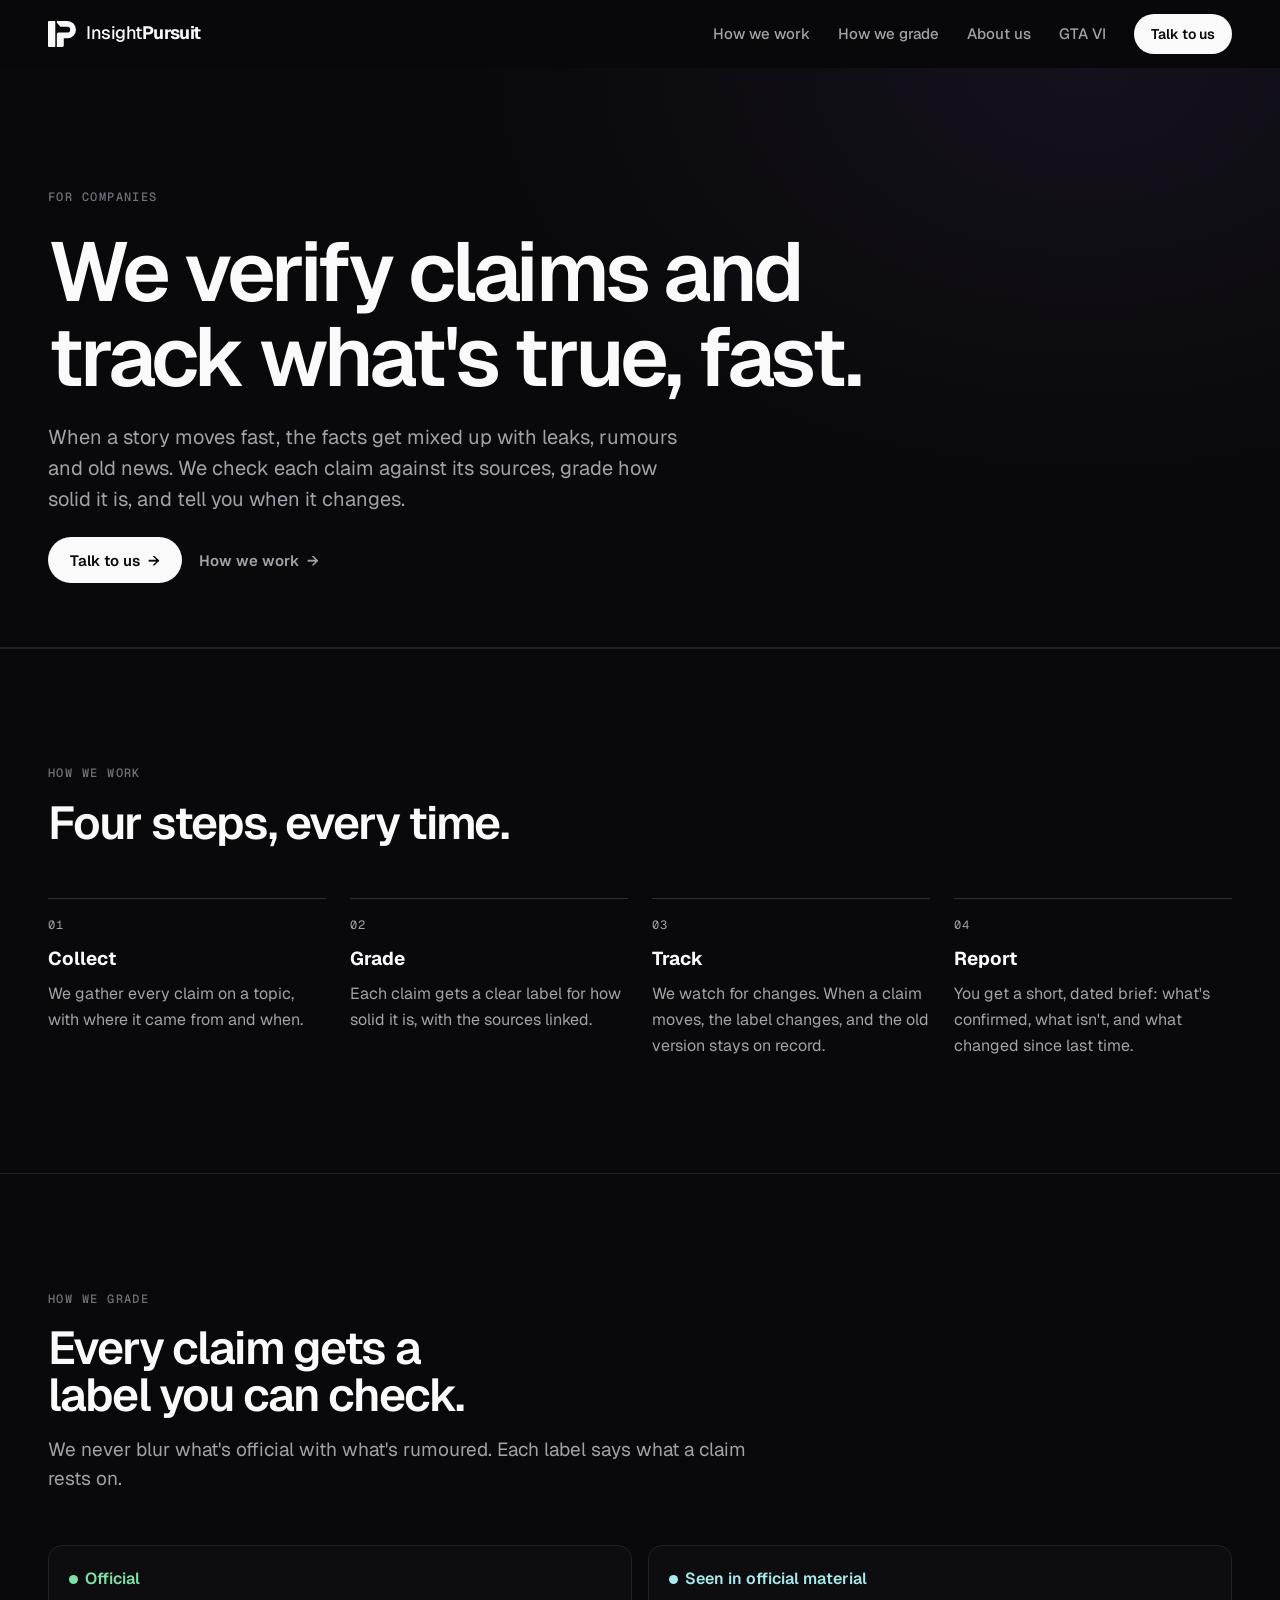
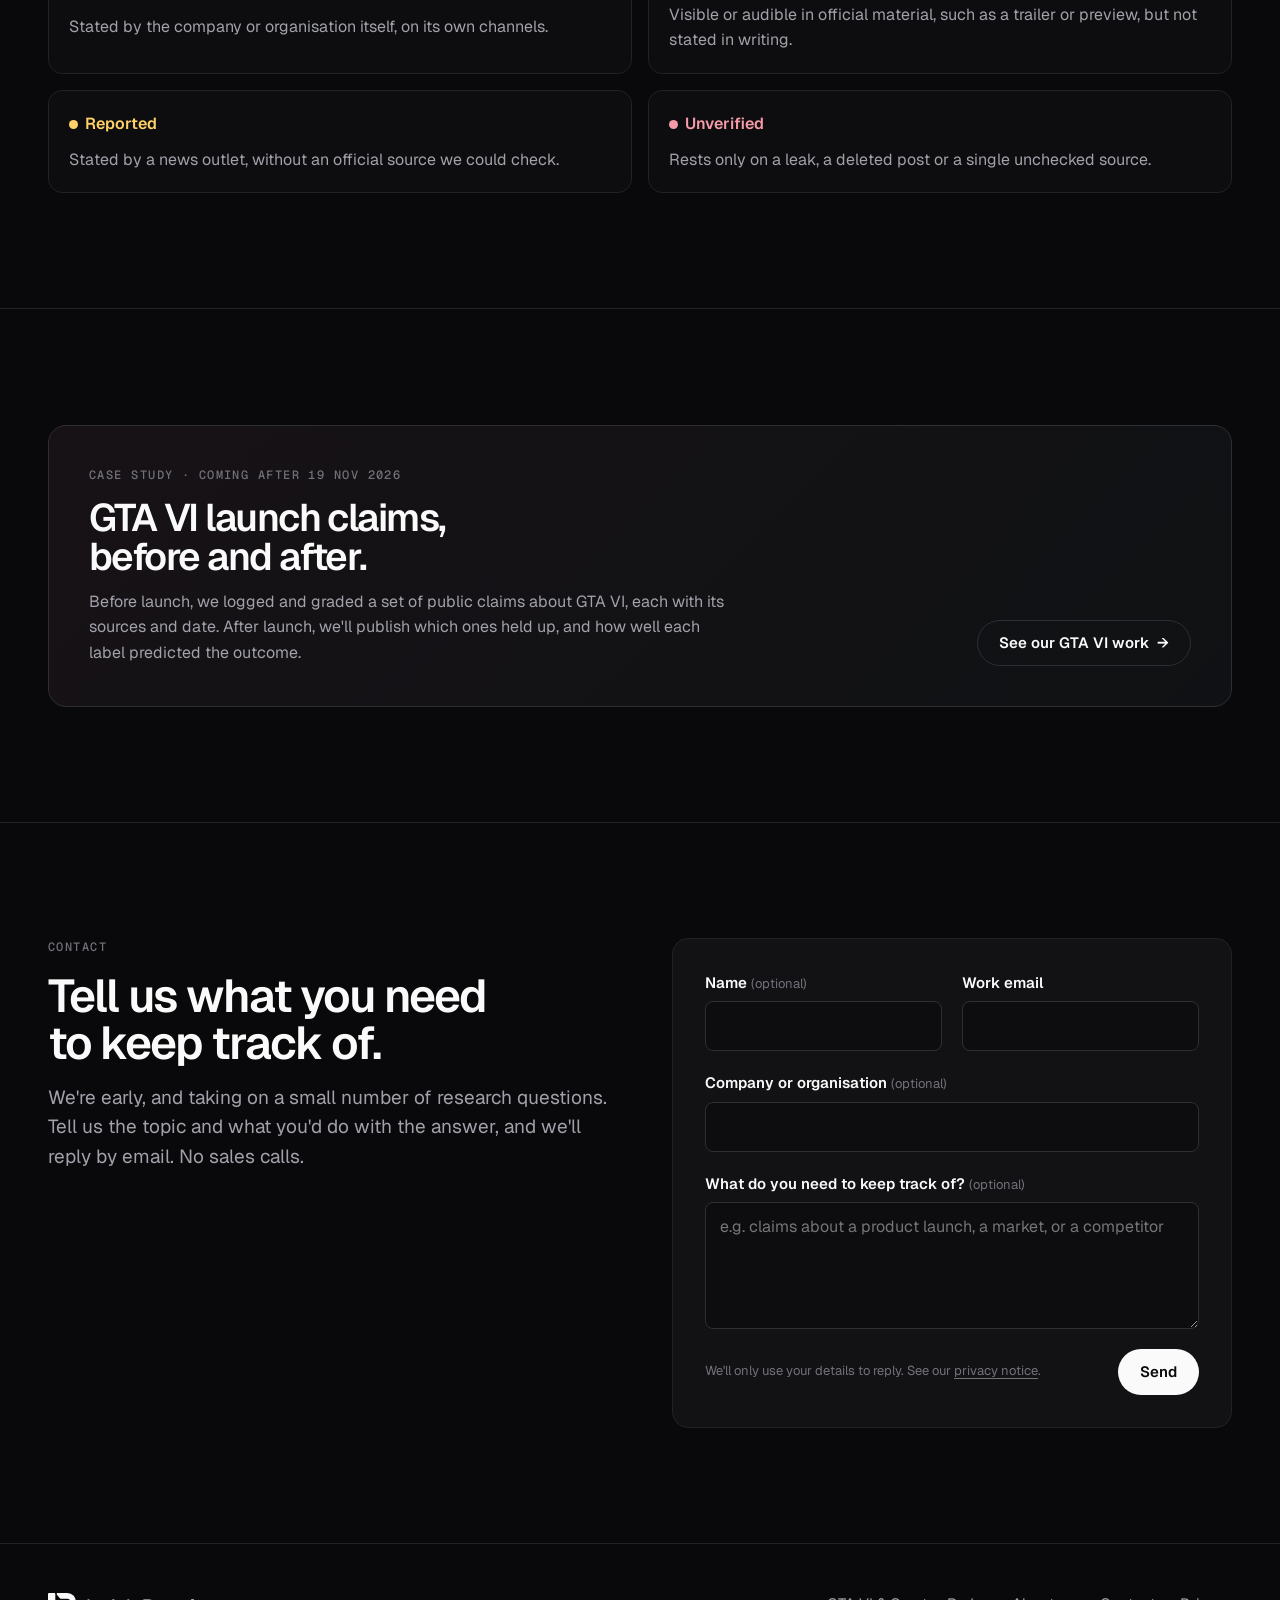
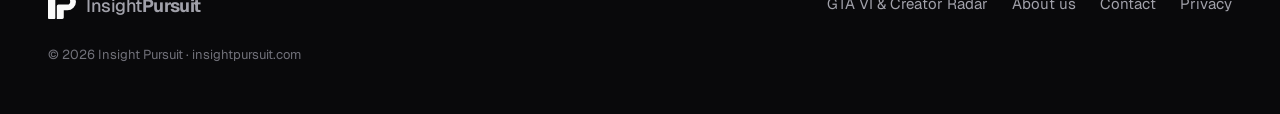
==== business.html @ b36ed002 "Add For companies page and nav links (written by Claude) Co-Authored-By: Claude Opus 5.5 <noreply@an" ====
<!doctype html>
<html lang="en">
<head>
<meta charset="utf-8">
<meta name="viewport" content="width=device-width, initial-scale=1, viewport-fit=cover">
<title>For companies · Insight Pursuit</title>
<meta name="claude:viewport-fit-sides" content="cover">
<meta name="description" content="Insight Pursuit verifies fast-moving claims against their sources, grades how solid each one is, and tracks what changes.">
<link rel="canonical" href="https://insightpursuit.com/business.html">
<meta property="og:type" content="website">
<meta property="og:title" content="Insight Pursuit for companies">
<meta property="og:description" content="Know what's true, and what to do next. Starting with GTA VI.">
<meta property="og:url" content="https://insightpursuit.com/business.html">
<meta property="og:image" content="https://insightpursuit.com/assets/brand/og-image.png">
<meta name="twitter:card" content="summary_large_image">
<meta name="theme-color" content="#0A0714">
<link rel="icon" href="favicon.svg" type="image/svg+xml">
<link rel="icon" href="favicon-32.png" sizes="32x32" type="image/png">
<link rel="apple-touch-icon" href="apple-touch-icon.png">
<link rel="preconnect" href="https://fonts.googleapis.com">
<link rel="preconnect" href="https://fonts.gstatic.com" crossorigin>
<link rel="stylesheet" href="https://fonts.googleapis.com/css2?family=Geist:wght@400;500;600&family=Instrument+Serif:ital@1&family=Geist+Mono:wght@500;600&display=swap">
<link rel="stylesheet" href="assets/css/site.css">
<script src="assets/js/config.js"></script>
<script src="assets/js/site.js" defer></script>
</head>
<body class="biz">
<a class="skip" href="#main">Skip to content</a>

<header class="site-header" id="top">
  <div class="wrap">
    <a class="brand" href="index.html" aria-label="Insight Pursuit home">
      <svg class="brand-mark" viewBox="358 300 545 505" aria-hidden="true" focusable="false"><g fill="currentColor"><rect x="358" y="300" width="142" height="505" rx="18"/><path d="M530 300H735A167.5 167.5 0 0 1 735 635H665V777Q665 805 637 805H530V553Q530 523 560 523H735A55 55 0 0 0 735 413H598L536 340Q530 333 530 322Z"/></g></svg>
      <span class="wordmark">Insight<b>Pursuit</b></span>
    </a>
    <button class="btn btn-quiet btn-sm nav-toggle" id="nav-toggle" type="button" aria-expanded="false" aria-controls="site-nav">Menu</button>
    <nav class="nav" id="site-nav" aria-label="Main">
      <a href="#method">How we work</a>
      <a href="#grades">How we grade</a>
      <a href="company.html">About us</a>
      <a href="index.html">GTA VI</a>
      <a class="btn btn-primary btn-sm" href="#contact">Talk to us</a>
    </nav>
  </div>
</header>

<main id="main">
  <section class="biz-hero" aria-labelledby="hero-title">
    <div class="wrap"><div class="biz-hero-inner">
      <span class="label">For companies</span>
      <h1 id="hero-title" class="display">We verify claims and track what's true, fast.</h1>
      <p class="lede">When a story moves fast, the facts get mixed up with leaks, rumours and old news. We check each claim against its sources, grade how solid it is, and tell you when it changes.</p>
      <div class="actions">
        <a class="btn btn-primary" href="#contact">Talk to us <span class="arrow" aria-hidden="true">→</span></a>
        <a class="btn btn-link" href="#method">How we work <span class="arrow" aria-hidden="true">→</span></a>
      </div>
    </div></div>
  </section>

  <section class="section" id="method" aria-labelledby="method-title">
    <div class="wrap">
      <div class="section-head">
        <span class="label">How we work</span>
        <h2 id="method-title" class="display">Four steps, every time.</h2>
      </div>
      <ol class="biz-steps">
        <li><span class="n">01</span><h3>Collect</h3><p>We gather every claim on a topic, with where it came from and when.</p></li>
        <li><span class="n">02</span><h3>Grade</h3><p>Each claim gets a clear label for how solid it is, with the sources linked.</p></li>
        <li><span class="n">03</span><h3>Track</h3><p>We watch for changes. When a claim moves, the label changes, and the old version stays on record.</p></li>
        <li><span class="n">04</span><h3>Report</h3><p>You get a short, dated brief: what's confirmed, what isn't, and what changed since last time.</p></li>
      </ol>
    </div>
  </section>

  <section class="section" id="grades" aria-labelledby="grades-title">
    <div class="wrap">
      <div class="section-head">
        <span class="label">How we grade</span>
        <h2 id="grades-title" class="display">Every claim gets a label you can check.</h2>
        <p>We never blur what's official with what's rumoured. Each label says what a claim rests on.</p>
      </div>
      <dl class="grades">
        <div><dt><span class="g g1">Official</span></dt><dd>Stated by the company or organisation itself, on its own channels.</dd></div>
        <div><dt><span class="g g2">Seen in official material</span></dt><dd>Visible or audible in official material, such as a trailer or preview, but not stated in writing.</dd></div>
        <div><dt><span class="g g3">Reported</span></dt><dd>Stated by a news outlet, without an official source we could check.</dd></div>
        <div><dt><span class="g g4">Unverified</span></dt><dd>Rests only on a leak, a deleted post or a single unchecked source.</dd></div>
      </dl>
    </div>
  </section>

  <section class="section" id="case" aria-labelledby="case-title">
    <div class="wrap">
      <div class="case">
        <div>
          <span class="label">Case study · coming after 19 Nov 2026</span>
          <h2 id="case-title" class="display">GTA VI launch claims, before and after.</h2>
          <p>Before launch, we logged and graded a set of public claims about GTA VI, each with its sources and date. After launch, we'll publish which ones held up, and how well each label predicted the outcome.</p>
        </div>
        <a class="btn btn-quiet" href="index.html">See our GTA VI work <span class="arrow" aria-hidden="true">→</span></a>
      </div>
    </div>
  </section>

  <section class="section" id="contact" aria-labelledby="contact-title">
    <div class="wrap access">
      <div class="section-head">
        <span class="label">Contact</span>
        <h2 id="contact-title" class="display">Tell us what you need to keep track of.</h2>
        <p>We're early, and taking on a small number of research questions. Tell us the topic and what you'd do with the answer, and we'll reply by email. No sales calls.</p>
      </div>
      <form class="form" name="business" method="POST" data-netlify="true" netlify-honeypot="website_url" novalidate data-ok-title="Thanks, we got your message." data-ok-detail="We'll reply to the email you gave us.">
        <input type="hidden" name="form-name" value="business">
        <input type="hidden" name="referrer" value="">
        <input type="hidden" name="campaign" value="">
        <div class="two">
          <div class="field"><label for="b-name">Name <span class="hint">(optional)</span></label><input id="b-name" name="name" type="text" autocomplete="name" maxlength="120"></div>
          <div class="field"><label for="b-email">Work email</label><input id="b-email" name="email" type="email" autocomplete="email" required maxlength="254" aria-describedby="b-email-error"><span class="error" id="b-email-error" hidden></span></div>
        </div>
        <div class="field"><label for="b-org">Company or organisation <span class="hint">(optional)</span></label><input id="b-org" name="organisation" type="text" autocomplete="organization" maxlength="160"></div>
        <div class="field"><label for="b-need">What do you need to keep track of? <span class="hint">(optional)</span></label><textarea id="b-need" name="need" rows="4" maxlength="1000" placeholder="e.g. claims about a product launch, a market, or a competitor"></textarea></div>
        <div class="hp" aria-hidden="true"><label for="b-hp">Leave this field empty</label><input id="b-hp" name="website_url" type="text" tabindex="-1" autocomplete="off"></div>
        <div class="form-status" role="status" hidden></div>
        <div class="form-foot">
          <p>We'll only use your details to reply. See our <a href="privacy.html">privacy notice</a>.</p>
          <button class="btn btn-primary" type="submit">Send</button>
        </div>
      </form>
    </div>
  </section>
</main>

<footer class="site-footer">
  <div class="wrap">
    <a class="brand" href="index.html">
      <svg class="brand-mark" viewBox="358 300 545 505" aria-hidden="true" focusable="false"><g fill="currentColor"><rect x="358" y="300" width="142" height="505" rx="18"/><path d="M530 300H735A167.5 167.5 0 0 1 735 635H665V777Q665 805 637 805H530V553Q530 523 560 523H735A55 55 0 0 0 735 413H598L536 340Q530 333 530 322Z"/></g></svg>
      <span class="wordmark">Insight<b>Pursuit</b></span>
    </a>
    <nav aria-label="Footer">
      <a href="index.html">GTA VI &amp; Creator Radar</a>
      <a href="company.html">About us</a>
      <a href="#contact">Contact</a>
      <a href="privacy.html">Privacy</a>
    </nav>
    <small>© <span id="year">2026</span> Insight Pursuit · insightpursuit.com</small>
  </div>
</footer>
</body>
</html>
---- assets/css/site.css ----
/* Insight Pursuit — site styles
   Direction (chosen 2026-11-02): bold cinematic type over a dark "mission control" ground,
   with the product shown as a live-feeling dashboard. One dark look by design.
   Hot pink = brand and action (Vice City sunset palette). Cyan = live and secondary. Yellow = the current, confirmed value. Violet = dates of record.
   Grey-green = history and planned items. */

:root {
  --bg: #09090B;
  --bg-2: #0D0D10;
  --panel: #121215;
  --panel-2: #19191D;
  --line: #222226;
  --line-2: #2E2E34;
  --ink: #FAFAFA;
  --ink-2: #A1A1AA;
  --ink-3: #71717A;
  --accent: #F29BC4;
  --accent-ink: #1A0613;
  --accent-soft: rgba(242, 155, 196, 0.14);
  --cyan: #3EE6F0;
  --live: #FFD166;
  --record: #B9A8F5;
  --ok: #7DDBA8;
  --history: #6B6B74;
  --danger: #FF7A6B;

  --font-display: "Geist", "Helvetica Neue", Arial, sans-serif;
  --font-body: "Geist", "Helvetica Neue", Arial, sans-serif;
  --font-serif: "Instrument Serif", Georgia, "Times New Roman", serif;
  --font-mono: "Geist Mono", ui-monospace, "SFMono-Regular", Menlo, Consolas, monospace;

  --step--1: 0.8125rem;
  --step-0: 1rem;
  --step-1: 1.1875rem;
  --step-2: 1.5rem;
  --step-3: clamp(1.875rem, 1.3rem + 2.2vw, 2.875rem);
  --step-4: clamp(2.75rem, 1.2rem + 5vw, 5.5rem);

  --radius: 10px;
  --wrap: 76rem;
  --gutter-l: max(16px, env(safe-area-inset-left, 0px));
  --gutter-r: max(16px, env(safe-area-inset-right, 0px));
  color-scheme: dark;

  /* Walkthrough tokens (used by demo.js markup) */
  --rd-bg: var(--bg-2);
  --rd-surface: var(--panel);
  --rd-raised: var(--panel-2);
  --rd-line: var(--line);
  --rd-ink: var(--ink);
  --rd-ink-2: var(--ink-2);
  --rd-ink-3: var(--ink-3);
  --rd-accent: var(--accent);
  --rd-mark: var(--live);
  --rd-history: var(--history);
  --rd-warn: #F2A65A;
  --rd-violet: var(--record);
}

*, *::before, *::after { box-sizing: border-box; }
html { -webkit-text-size-adjust: 100%; scroll-behavior: smooth; scroll-padding-top: 5rem; }
body {
  margin: 0;
  background: var(--bg);
  color: var(--ink);
  font-family: var(--font-body);
  font-size: var(--step-0);
  line-height: 1.6;
  -webkit-font-smoothing: antialiased;
}
img, svg { max-width: 100%; }
a { color: inherit; text-decoration-thickness: 1px; text-underline-offset: 0.2em; }
:focus-visible { outline: 2px solid var(--accent); outline-offset: 3px; border-radius: 4px; }
h1, h2, h3 { margin: 0; text-wrap: balance; }
p { margin: 0; text-wrap: pretty; }
ul, ol { margin: 0; padding: 0; }

.wrap { max-width: var(--wrap); margin-inline: auto; padding-left: var(--gutter-l); padding-right: var(--gutter-r); }
.skip { position: absolute; left: 1rem; top: -4rem; z-index: 50; background: var(--ink); color: var(--bg); padding: 0.6rem 1rem; border-radius: 6px; font-weight: 600; text-decoration: none; }
.skip:focus { top: 1rem; }

.eyebrow, .label {
  font-family: var(--font-mono); font-size: 0.75rem; font-weight: 500;
  letter-spacing: 0.12em; text-transform: uppercase; color: var(--ink-3);
}
.display {
  font-family: var(--font-display); font-weight: 600;
  letter-spacing: -0.04em; line-height: 1.02;
}
.tag {
  display: inline-flex; align-items: center; gap: 0.4rem; width: fit-content;
  font-family: var(--font-mono); font-size: 0.625rem; font-weight: 500; letter-spacing: 0.08em; text-transform: uppercase;
  padding: 0.25rem 0.5rem; border-radius: 999px; border: 1px solid currentColor; line-height: 1.2; white-space: nowrap;
}
.tag-live { color: var(--live); }
.tag-concept { color: var(--record); }
.tag-planned { color: var(--ink-3); }
.tag-working { color: var(--cyan); }
.dot { width: 0.45rem; height: 0.45rem; border-radius: 50%; background: currentColor; flex: none; }

/* Preview banner */
.preview-bar { background: var(--panel); color: var(--ink-2); border-bottom: 1px solid var(--line); font-size: var(--step--1); font-weight: 500; }
.preview-bar .wrap { padding-block: 0.5rem; display: flex; gap: 0.25rem 0.75rem; flex-wrap: wrap; align-items: baseline; }
.preview-bar strong { font-family: var(--font-mono); letter-spacing: 0.08em; text-transform: uppercase; font-weight: 600; color: var(--accent); }

/* Header */
body::before { content: ""; position: fixed; inset: 0 0 auto; height: env(safe-area-inset-top, 0px); z-index: 10; background: var(--bg); }
.site-header {
  position: sticky; top: env(safe-area-inset-top, 0px); z-index: 20;
  background: rgba(9, 9, 11, 0.72);
  backdrop-filter: saturate(1.3) blur(14px); -webkit-backdrop-filter: saturate(1.3) blur(14px);
  border-bottom: 1px solid transparent; transition: border-color 0.2s;
}
.site-header.is-scrolled { border-bottom-color: var(--line); }
.site-header .wrap { display: flex; align-items: center; gap: 1.5rem; padding-block: 0.85rem; position: relative; }
.brand { display: inline-flex; align-items: center; gap: 0.65rem; text-decoration: none; font-family: var(--font-display); font-weight: 600; font-size: 1.0625rem; letter-spacing: -0.02em; white-space: nowrap; }
.brand .brand-mark { width: 28px; height: 26px; flex: none; color: var(--ink); }
.wordmark { font-weight: 500; letter-spacing: -0.03em; font-size: 1.125rem; }
.wordmark b { font-weight: 700; }
.brand-tile { fill: var(--ink); }
.brand-glyph { fill: var(--bg); }
.nav { margin-left: auto; display: flex; align-items: center; gap: 1.75rem; }
.nav a:not(.btn) { text-decoration: none; color: var(--ink-2); font-size: 0.9375rem; font-weight: 500; transition: color 0.15s; }
.nav a:not(.btn):hover { color: var(--ink); }
.site-header .nav-toggle { display: none; }

/* Buttons */
.btn {
  display: inline-flex; align-items: center; justify-content: center; gap: 0.5rem;
  font: 600 0.9375rem/1 var(--font-body);
  padding: 0.85rem 1.3rem; min-height: 2.875rem; border-radius: 999px; border: 1px solid transparent;
  text-decoration: none; cursor: pointer; white-space: nowrap;
  transition: background-color 0.15s, border-color 0.15s, color 0.15s, transform 0.15s, box-shadow 0.15s;
}
.btn-primary { background: var(--ink); color: var(--bg); box-shadow: 0 0 0 0 rgba(247, 242, 250, 0.12); }
.btn-primary:hover { background: #FFFFFF; box-shadow: 0 0 0 6px rgba(247, 242, 250, 0.1); }
.btn-primary:active { transform: translateY(1px); }
.btn-quiet { border-color: var(--line-2); color: var(--ink); background: transparent; }
.btn-quiet:hover { border-color: var(--ink-3); background: rgba(255, 255, 255, 0.03); }
.btn[disabled] { opacity: 0.6; cursor: progress; }
.btn-sm { padding: 0.6rem 1rem; min-height: 2.5rem; font-size: 0.875rem; }
.btn .arrow { transition: transform 0.15s; }
.btn:hover .arrow { transform: translateX(3px); }

/* ---------- Hero ---------- */
.hero { position: relative; overflow: hidden; isolation: isolate; }
.hero-bg { position: absolute; inset: 0; z-index: -1; pointer-events: none; }
.hero-bg .glow { position: absolute; right: -12%; top: -30%; width: min(900px, 120vw); aspect-ratio: 1; border-radius: 50%; background: radial-gradient(circle at 40% 45%, rgba(242, 155, 196, 0.11), rgba(176, 124, 255, 0.06) 40%, rgba(62, 230, 240, 0) 62%); }
.hero-bg .glow::after { content: ""; position: absolute; left: -55%; top: 55%; width: 70%; aspect-ratio: 1; border-radius: 50%; background: radial-gradient(circle, rgba(62, 230, 240, 0.05), rgba(62, 230, 240, 0) 62%); }
.hero-bg .grid { position: absolute; inset: 0; background-image: linear-gradient(var(--line) 1px, transparent 1px), linear-gradient(90deg, var(--line) 1px, transparent 1px); background-size: 64px 64px; opacity: 0.35; mask-image: radial-gradient(ellipse at 70% 20%, #000 0%, transparent 65%); -webkit-mask-image: radial-gradient(ellipse at 70% 20%, #000 0%, transparent 65%); }
.hero-bg .rings { position: absolute; right: -180px; top: -140px; width: 760px; max-width: none; opacity: 0.6; }
.rings circle { fill: none; stroke: var(--accent); stroke-opacity: 0.25; }
.rings .sweep { transform-origin: 380px 380px; }
.hero-copy { padding-block: clamp(2.5rem, 6vw, 5rem) clamp(2rem, 4vw, 3rem); display: grid; gap: 1.6rem; justify-items: start; }
.hero h1 { font-size: var(--step-4); max-width: 12ch; letter-spacing: -0.05em; }
.hero h1 .accent { color: var(--accent); background: linear-gradient(95deg, #F4B6D2 0%, #CDBBFF 60%, #A6E9EE 105%); -webkit-background-clip: text; background-clip: text; -webkit-text-fill-color: transparent; }
.hero .lede { font-size: clamp(1.0625rem, 0.95rem + 0.5vw, 1.3125rem); line-height: 1.55; color: var(--ink-2); max-width: 40rem; }
.hero-pill { display: inline-flex; align-items: center; gap: 0.65rem; padding: 0.3rem 0.85rem 0.3rem 0.3rem; border: 1px solid var(--line-2); border-radius: 999px; font-size: 0.875rem; color: var(--ink-2); background: rgba(255, 255, 255, 0.02); }
.hero .actions { display: flex; flex-wrap: wrap; gap: 0.75rem; margin-top: 0.25rem; }

/* ---------- Dashboard mock ---------- */
.dash-wrap { padding-bottom: clamp(3.5rem, 8vw, 6rem); }
.dash {
  position: relative;
  border: 1px solid var(--line-2); border-radius: 16px; background: var(--bg-2); overflow: hidden; min-width: 0;
  box-shadow: 0 40px 100px -50px rgba(176, 124, 255, 0.25), 0 40px 80px -40px rgba(0, 0, 0, 0.8);
}
.dash::before { content: ""; position: absolute; inset: 0 0 auto; height: 1px; background: linear-gradient(90deg, transparent, rgba(242, 155, 196, 0.7) 30%, rgba(176, 124, 255, 0.7) 60%, rgba(62, 230, 240, 0.5) 85%, transparent); z-index: 1; }
.dash-bar { display: flex; align-items: center; gap: 0.75rem; padding: 0.7rem 1rem; border-bottom: 1px solid var(--line); background: var(--panel); font-size: 0.8125rem; color: var(--ink-3); flex-wrap: wrap; }
.dash-bar .lights { display: flex; gap: 6px; }
.dash-bar .lights i { width: 10px; height: 10px; border-radius: 50%; background: var(--line-2); }
.dash-bar .crumbs { display: flex; gap: 0.5rem; align-items: center; color: var(--ink-2); }
.dash-bar .crumbs b { color: var(--ink); font-weight: 600; }
.dash-bar .tag { margin-left: auto; }
.dash-body { display: grid; grid-template-columns: 13rem minmax(0, 1fr); min-height: 0; }
.dash-side { border-right: 1px solid var(--line); padding: 1rem 0.75rem; display: grid; gap: 1.25rem; align-content: start; }
.dash-side .group { display: grid; gap: 0.15rem; }
.dash-side .group-k { font-family: var(--font-mono); font-size: 0.625rem; letter-spacing: 0.1em; text-transform: uppercase; color: var(--ink-3); padding: 0 0.6rem 0.35rem; }
.dash-side .item { display: flex; align-items: center; gap: 0.6rem; padding: 0.5rem 0.6rem; border-radius: 8px; font-size: 0.875rem; color: var(--ink-2); }
.dash-side .item svg { width: 16px; height: 16px; flex: none; stroke: currentColor; fill: none; stroke-width: 1.6; stroke-linecap: round; stroke-linejoin: round; }
.dash-side .item.is-on { background: var(--panel-2); color: var(--ink); }
.dash-side .item .soon { margin-left: auto; font-family: var(--font-mono); font-size: 0.5625rem; letter-spacing: 0.08em; text-transform: uppercase; color: var(--ink-3); }
.dash-main { padding: 1rem; display: grid; gap: 1rem; grid-template-columns: minmax(0, 1.25fr) minmax(0, 1fr); align-content: start; min-width: 0; }
.dash-head { grid-column: 1 / -1; display: flex; flex-wrap: wrap; gap: 0.5rem 1rem; align-items: end; justify-content: space-between; }
.dash-head h3 { font-family: var(--font-display); font-weight: 600; font-size: 1.5rem; letter-spacing: -0.02em; }
.dash-head p { font-size: 0.8125rem; color: var(--ink-3); font-family: var(--font-mono); }
.card { background: var(--panel); border: 1px solid var(--line); border-radius: 12px; padding: 1rem; display: grid; gap: 0.85rem; align-content: start; min-width: 0; }
.card-k { display: flex; align-items: center; gap: 0.6rem; justify-content: space-between; font-family: var(--font-mono); font-size: 0.6875rem; letter-spacing: 0.1em; text-transform: uppercase; color: var(--ink-3); }
.big-date { display: grid; gap: 0.2rem; }
.big-date .v { font-family: var(--font-display); font-weight: 600; font-size: clamp(1.75rem, 1.2rem + 2vw, 2.5rem); line-height: 1; color: var(--ink); letter-spacing: -0.01em; }
.big-date .was { font-size: 0.875rem; color: var(--ink-3); }
.big-date .was s { color: var(--ink-2); text-decoration-color: var(--danger); }
.mini-tl { position: relative; height: 3.25rem; margin-top: 0.25rem; }
.mini-tl .rail { position: absolute; left: 0; right: 0; top: 1.1rem; height: 2px; background: var(--line-2); }
.mini-tl .pt { position: absolute; top: 0.6rem; transform: translateX(-50%); display: grid; justify-items: center; gap: 0.35rem; font-family: var(--font-mono); font-size: 0.625rem; color: var(--ink-3); white-space: nowrap; }
.mini-tl .pt i { width: 0.9rem; height: 0.9rem; border-radius: 50%; border: 2px solid var(--bg-2); background: var(--history); }
.mini-tl .pt.now i { background: var(--live); box-shadow: 0 0 0 4px rgba(255, 209, 102, 0.18); }
.mini-tl .pt.now { color: var(--live); }
.mini-tl .pt.today i { width: 2px; height: 1.6rem; border: 0; border-radius: 0; background: var(--record); margin-top: -0.35rem; }
.mini-tl .pt.today { color: var(--record); }
.feed { list-style: none; display: grid; }
.feed li { display: grid; grid-template-columns: auto minmax(0, 1fr); gap: 0.15rem 0.75rem; padding: 0.7rem 0; border-top: 1px solid var(--line); }
.feed li:first-child { border-top: 0; padding-top: 0.1rem; }
.feed .ico { grid-row: span 2; width: 1.9rem; height: 1.9rem; border-radius: 8px; display: grid; place-items: center; background: var(--panel-2); color: var(--cyan); font-family: var(--font-mono); font-size: 0.6875rem; font-weight: 600; }
.feed .t { font-size: 0.875rem; font-weight: 500; }
.feed .m { font-size: 0.75rem; color: var(--ink-3); font-family: var(--font-mono); }
.feed li.is-planned { opacity: 0.55; }
.feed li.is-planned .ico { color: var(--ink-3); }
.opp { grid-column: 1 / -1; background: var(--panel); }
.opp-title { font-family: var(--font-display); font-weight: 600; font-size: clamp(1.125rem, 0.9rem + 0.8vw, 1.5rem); line-height: 1.2; }
.opp-grid { display: grid; grid-template-columns: repeat(4, minmax(0, 1fr)); gap: 0.6rem; }
.opp-cell { background: var(--bg-2); border: 1px solid var(--line); border-radius: 10px; padding: 0.7rem 0.8rem; display: grid; gap: 0.25rem; align-content: start; }
.opp-cell .k { font-family: var(--font-mono); font-size: 0.625rem; letter-spacing: 0.08em; text-transform: uppercase; color: var(--ink-3); }
.opp-cell .v { font-size: 0.875rem; }
.opp-cell .v.soon { color: var(--ink-3); font-style: italic; }
.dash-caption { margin-top: 1rem; font-size: var(--step--1); color: var(--ink-3); max-width: 60rem; }

/* ---------- Sections ---------- */
.section { padding-block: clamp(4rem, 9vw, 7.5rem); border-top: 1px solid var(--line); }
.section-head { display: grid; gap: 1rem; max-width: 46rem; margin-bottom: clamp(2rem, 4vw, 3.5rem); }
.section-head h2 { font-size: var(--step-3); }
.section-head p { color: var(--ink-2); font-size: var(--step-1); line-height: 1.55; }

/* Problem → promise */
.promise { display: grid; grid-template-columns: repeat(3, minmax(0, 1fr)); gap: 2rem; }
.strip { padding-block: clamp(2.5rem, 5vw, 4rem); }
.promise > div { padding-top: 1.25rem; border-top: 1px solid var(--line-2); display: grid; gap: 0.5rem; align-content: start; }
.promise .n { font-family: var(--font-mono); font-size: 0.75rem; color: var(--ink-3); }
.promise h3 { font-family: var(--font-display); font-weight: 600; font-size: 1.25rem; letter-spacing: -0.02em; }
.promise p { color: var(--ink-2); }

/* Features */
.features { display: grid; grid-template-columns: repeat(3, minmax(0, 1fr)); gap: 1rem; }
.feature { border: 1px solid var(--line); border-radius: 14px; background: var(--panel); overflow: hidden; display: grid; grid-template-rows: auto 1fr; min-width: 0; }
.feature-ui { padding: 1.1rem; background: var(--bg-2); border-bottom: 1px solid var(--line); display: grid; gap: 0.5rem; min-height: 10.5rem; align-content: center; }
.feature-copy { padding: 1.25rem; display: grid; gap: 0.5rem; align-content: start; }
.feature-copy h3 { font-size: 1.125rem; font-weight: 600; letter-spacing: -0.01em; display: flex; flex-wrap: wrap; gap: 0.5rem 0.75rem; align-items: center; }
.feature-copy p { color: var(--ink-2); font-size: 0.9375rem; }
.ui-row { display: flex; align-items: center; gap: 0.6rem; background: var(--panel); border: 1px solid var(--line); border-radius: 8px; padding: 0.55rem 0.7rem; font-size: 0.8125rem; color: var(--ink-2); }
.ui-row b { color: var(--ink); font-weight: 600; }
.ui-row .pill { margin-left: auto; font-family: var(--font-mono); font-size: 0.5625rem; letter-spacing: 0.08em; text-transform: uppercase; padding: 0.2rem 0.4rem; border-radius: 4px; background: var(--accent-soft); color: var(--accent); }
.ui-bar { height: 0.45rem; border-radius: 99px; background: var(--line-2); }
.ui-bar.w80 { width: 80%; } .ui-bar.w60 { width: 60%; } .ui-bar.w40 { width: 40%; }
.ui-chip { display: inline-flex; padding: 0.35rem 0.6rem; border-radius: 999px; border: 1px solid var(--line-2); font-size: 0.75rem; color: var(--ink-2); }
.ui-chips { display: flex; flex-wrap: wrap; gap: 0.4rem; }

/* Walkthrough band */
.demo-band { border-top: 1px solid var(--line); background: radial-gradient(ellipse at 20% 0%, rgba(185, 168, 245, 0.08), transparent 55%), var(--bg); }
.demo-band .wrap { padding-block: clamp(4rem, 9vw, 7.5rem); display: grid; gap: clamp(1.75rem, 3vw, 2.5rem); }
.demo-band .wrap > * { min-width: 0; }
.demo-intro { display: grid; gap: 1rem; max-width: 46rem; }
.demo-intro .label { color: var(--record); }
.demo-intro h2 { font-size: var(--step-3); }
.demo-intro p { color: var(--ink-2); font-size: var(--step-1); line-height: 1.55; }
.rd-noscript { color: var(--ink-2); }

/* Status */
.status-grid { display: grid; grid-template-columns: repeat(4, minmax(0, 1fr)); gap: 1rem; }
.status-col { border: 1px solid var(--line); border-radius: 14px; padding: 1.25rem; display: grid; gap: 0.75rem; align-content: start; background: var(--bg-2); }
.status-col h3 { font-size: 1.0625rem; font-weight: 600; }
.status-col ul { list-style: none; display: grid; gap: 0.75rem; color: var(--ink-2); font-size: 0.9375rem; }
.status-col li strong { color: var(--ink); display: block; font-weight: 600; }

/* Approach */
.approach { display: grid; grid-template-columns: minmax(0, 1.2fr) minmax(0, 1fr); gap: 2rem 4rem; align-items: end; }
.approach h2 { font-size: var(--step-3); }
.prose { display: grid; gap: 1rem; color: var(--ink-2); font-size: 1.0625rem; max-width: 36rem; }

/* Form */
.access { display: grid; grid-template-columns: minmax(0, 1fr) minmax(0, 1fr); gap: 2.5rem 4rem; align-items: start; }
.access .section-head { margin-bottom: 0; }
.form { display: grid; gap: 1.25rem; background: var(--panel); border: 1px solid var(--line); border-radius: 16px; padding: clamp(1.25rem, 3vw, 2rem); min-width: 0; }
.field { display: grid; gap: 0.4rem; }
.field label { font-weight: 600; font-size: 0.9375rem; }
.field .hint { font-size: var(--step--1); color: var(--ink-3); font-weight: 400; }
.field input, .field select, .field textarea {
  font: inherit; color: var(--ink); background: var(--bg-2);
  border: 1px solid var(--line-2); border-radius: 8px;
  padding: 0.7rem 0.85rem; min-height: 2.875rem; width: 100%;
  transition: border-color 0.15s, box-shadow 0.15s;
}
.field textarea { min-height: 6rem; resize: vertical; }
.field input:hover, .field select:hover, .field textarea:hover { border-color: var(--ink-3); }
.field input:focus, .field select:focus, .field textarea:focus { outline: none; border-color: var(--accent); box-shadow: 0 0 0 3px var(--accent-soft); }
.field [aria-invalid="true"] { border-color: var(--danger); }
.field .error { color: var(--danger); font-size: var(--step--1); font-weight: 500; }
.two { display: grid; grid-template-columns: minmax(0, 1fr) minmax(0, 1fr); gap: 1.25rem; }
.hp { position: absolute; left: -9999px; width: 1px; height: 1px; overflow: hidden; }
.form-foot { display: flex; flex-wrap: wrap; gap: 1rem; align-items: center; justify-content: space-between; }
.form-foot p { font-size: var(--step--1); color: var(--ink-3); max-width: 26rem; }
.form-status { border-radius: 8px; padding: 0.9rem 1rem; font-size: 0.9375rem; border: 1px solid currentColor; }
.form-status[data-kind="ok"] { color: var(--ok); }
.form-status[data-kind="warn"] { color: var(--live); }
.form-status[data-kind="error"] { color: var(--danger); }
.form-status p { color: var(--ink); }
.form-status p + p { margin-top: 0.25rem; color: var(--ink-2); }

/* Footer */
.site-footer { border-top: 1px solid var(--line); font-size: 0.9375rem; color: var(--ink-2); }
.site-footer .wrap { padding-block: 3rem; display: grid; grid-template-columns: minmax(0, 1fr) auto; gap: 1.5rem 3rem; align-items: start; }
.site-footer nav { display: flex; gap: 1.5rem; flex-wrap: wrap; }
.site-footer nav a { text-decoration: none; }
.site-footer nav a:hover { color: var(--ink); }
.site-footer small { font-size: var(--step--1); color: var(--ink-3); grid-column: 1 / -1; }

/* Privacy page */
.doc { max-width: 42rem; padding-block: clamp(3rem, 6vw, 5rem); display: grid; gap: 1.25rem; }
.doc h1 { font-size: var(--step-3); font-family: var(--font-display); font-weight: 600; line-height: 1; }
.doc h2 { font-size: var(--step-1); margin-top: 1rem; }
.doc p, .doc li { color: var(--ink-2); }
.doc ul { padding-left: 1.25rem; display: grid; gap: 0.4rem; }

/* ---------- Walkthrough (markup from demo.js) ---------- */
.rd-panel { --p: 0.167; background: var(--rd-surface); border: 1px solid var(--line-2); border-radius: 16px; overflow: hidden; min-width: 0; box-shadow: 0 40px 80px -40px rgba(0, 0, 0, 0.8); }
.rd-pending { padding: 2rem; color: var(--rd-ink-2); }
.rd-top { display: grid; gap: 1rem; padding: 1.25rem 1.5rem 0; border-bottom: 1px solid var(--rd-line); }
.rd-title { display: flex; flex-wrap: wrap; align-items: center; gap: 0.6rem 0.9rem; }
.rd-case { font-family: var(--font-display); font-weight: 600; font-size: 1.125rem; margin-right: 0.25rem; }
.rd-badge { font-family: var(--font-mono); font-size: 0.625rem; letter-spacing: 0.08em; text-transform: uppercase; padding: 0.28rem 0.55rem; border-radius: 999px; border: 1px solid var(--record); color: var(--record); line-height: 1.2; }
.rd-badge.is-draft { border-color: var(--rd-warn); color: var(--rd-warn); }
.rd-tabs { display: flex; gap: 0.25rem; overflow-x: auto; scrollbar-width: none; margin-inline: -0.5rem; padding-inline: 0.5rem; }
.rd-tabs::-webkit-scrollbar { display: none; }
.rd-tab { display: inline-flex; align-items: center; gap: 0.5rem; flex: none; font: 500 0.875rem/1 var(--font-body); color: var(--rd-ink-3); background: none; border: 0; padding: 0.75rem 0.7rem 0.85rem; cursor: pointer; transition: color 0.15s; }
.rd-tab:hover { color: var(--rd-ink); }
.rd-tab-n { display: inline-grid; place-items: center; width: 1.35rem; height: 1.35rem; border-radius: 50%; border: 1px solid currentColor; font: 500 0.6875rem/1 var(--font-mono); }
.rd-tab.is-done { color: var(--rd-ink-2); }
.rd-tab.is-done .rd-tab-n { background: var(--rd-ink-2); color: var(--rd-surface); border-color: var(--rd-ink-2); }
.rd-tab[aria-selected="true"] { color: var(--rd-ink); }
.rd-tab[aria-selected="true"] .rd-tab-n { background: var(--ink); border-color: var(--ink); color: var(--bg); }
.rd-progress { height: 2px; margin-inline: -1.5rem; background: var(--rd-line); position: relative; }
.rd-progress::after { content: ""; position: absolute; inset: 0 auto 0 0; width: calc(var(--p) * 100%); background: var(--ink-2); transition: width 0.5s cubic-bezier(0.6, 0, 0.2, 1); }

.rd-visual { padding: 1.25rem 1.5rem 0.5rem; background: linear-gradient(var(--rd-raised), var(--rd-surface)); border-bottom: 1px solid var(--rd-line); }
.tl-scroll { overflow-x: auto; }
.tl { display: block; width: 100%; min-width: 620px; height: auto; font-family: var(--font-mono); }
.tl-track { fill: var(--rd-ink-2); font-size: 12px; letter-spacing: 0.04em; text-transform: uppercase; }
.tl-track-sub { fill: var(--rd-ink-3); text-transform: none; letter-spacing: 0; }
.tl-rail { stroke: var(--rd-line); stroke-width: 2; }
.tl-year { stroke: var(--rd-line); stroke-width: 1; stroke-dasharray: 2 4; }
.tl-year-label { fill: var(--rd-ink-3); font-size: 12px; }
.tl-tick { stroke: var(--rd-ink-3); stroke-width: 1; opacity: 0.6; }
.tl-retrieved line { stroke: var(--rd-violet); stroke-width: 1; stroke-dasharray: 3 3; }
.tl-retrieved text { fill: var(--rd-violet); font-size: 11px; }
.tl-ev rect { fill: var(--rd-ink); stroke: var(--rd-surface); stroke-width: 2; transition: fill 0.3s, opacity 0.3s; }
.tl-ev.is-duplicate rect { fill: var(--rd-ink-3); }
.tl-ev-label { fill: var(--rd-ink); font-size: 12px; }
.tl-finding { opacity: 0; transition: opacity 0.4s; }
.tl-link { fill: none; stroke: var(--rd-mark); stroke-width: 2.5; stroke-dasharray: 1; stroke-dashoffset: 1; transition: stroke-dashoffset 0.9s cubic-bezier(0.6, 0, 0.2, 1), stroke 0.3s; }
.tl-arrowhead { fill: var(--rd-mark); }
.tl-arrowhead.is-history { fill: var(--rd-history); }
.tl-tall { display: none; }
.tl-v { min-width: 0; max-width: 360px; margin-inline: auto; }
.tl-target { fill: var(--rd-mark); stroke: var(--rd-surface); stroke-width: 3; transition: fill 0.3s; }
.tl-target-label { fill: var(--rd-ink); font-size: 13px; font-weight: 500; }
.tl-target-tag { fill: var(--rd-mark); font-size: 11px; letter-spacing: 0.04em; text-transform: uppercase; }
.rd-panel[data-step="question"] .tl-ev { opacity: 0.35; }
.rd-panel[data-step="first"] .tl-finding.is-first,
.rd-panel:is([data-step="revision"], [data-step="limits"], [data-step="use"]) .tl-finding { opacity: 1; }
.rd-panel[data-step="first"] .tl-finding.is-first .tl-link,
.rd-panel:is([data-step="revision"], [data-step="limits"], [data-step="use"]) .tl-finding .tl-link { stroke-dashoffset: 0; }
.rd-panel[data-step="first"] .tl-finding.is-first .tl-target-tag { visibility: hidden; }
.rd-panel:is([data-step="revision"], [data-step="limits"], [data-step="use"]) .tl-finding.is-earlier .tl-link { stroke: var(--rd-history); stroke-dasharray: 0.015 0.012; }
.rd-panel:is([data-step="revision"], [data-step="limits"], [data-step="use"]) .tl-finding.is-earlier .tl-target { fill: var(--rd-history); }
.rd-panel:is([data-step="revision"], [data-step="limits"], [data-step="use"]) .tl-finding.is-earlier .tl-target-tag { fill: var(--rd-history); }
.rd-panel:is([data-step="revision"], [data-step="limits"], [data-step="use"]) .tl-wide .tl-finding.is-earlier .tl-link { marker-end: url(#tl-arrow-h); }
.rd-panel:is([data-step="revision"], [data-step="limits"], [data-step="use"]) .tl-tall .tl-finding.is-earlier .tl-link { marker-end: url(#tl-arrow-h-v); }
.rd-panel[data-step="limits"] .tl-ev rect { fill: var(--rd-warn); }

.rd-stage { padding: 1.5rem; min-height: 15rem; }
.rd-stage-inner { display: grid; gap: 1rem; max-width: 52rem; }
.rd-kicker { font-family: var(--font-mono); font-size: 0.75rem; letter-spacing: 0.08em; text-transform: uppercase; color: var(--rd-ink-3); display: flex; flex-wrap: wrap; gap: 0.5rem 0.75rem; align-items: center; }
.rd-question { margin: 0; font-size: var(--step-2); line-height: 1.35; font-weight: 500; letter-spacing: -0.015em; color: var(--rd-ink); border-left: 3px solid var(--rd-violet); padding-left: 1.1rem; text-wrap: pretty; }
.rd-sub { color: var(--rd-ink-2); max-width: 44rem; }
.rd-evidence { list-style: none; display: grid; border-top: 1px solid var(--rd-line); }
.rd-ev { display: grid; grid-template-columns: 7.5rem minmax(0, 1fr); gap: 1rem; padding-block: 0.9rem; border-bottom: 1px solid var(--rd-line); }
.rd-ev.is-duplicate { color: var(--rd-ink-2); }
.rd-date { font-family: var(--font-mono); font-size: 0.8125rem; color: var(--rd-mark); padding-top: 0.15rem; }
.rd-ev.is-duplicate .rd-date { color: var(--rd-ink-3); }
.rd-ev-title { font-weight: 500; }
.rd-ev-src { font-size: 0.875rem; color: var(--rd-ink-3); margin-top: 0.2rem; overflow-wrap: anywhere; }
.rd-ev-src a { color: var(--accent); }
.rd-ev-note { font-size: 0.875rem; color: var(--rd-warn); margin-top: 0.2rem; }
.rd-finding-card { border: 1px solid var(--rd-line); border-radius: 12px; padding: 1.1rem 1.25rem; display: grid; gap: 0.5rem; background: var(--rd-raised); }
.rd-finding-card.is-current { border-color: rgba(255, 209, 102, 0.4); }
.rd-finding-card.is-history { background: transparent; border-style: dashed; }
.rd-finding-card.is-history .rd-finding { color: var(--rd-ink-2); }
.rd-finding-label { display: flex; flex-wrap: wrap; align-items: center; gap: 0.5rem 0.75rem; font-weight: 600; font-size: 0.9375rem; }
.rd-finding { font-size: var(--step-1); line-height: 1.45; font-weight: 500; }
.rd-finding mark { background: rgba(255, 209, 102, 0.16); color: inherit; padding-inline: 0.1em; border-radius: 3px; box-decoration-break: clone; -webkit-box-decoration-break: clone; }
.rd-revision { display: grid; grid-template-columns: minmax(0, 1fr) minmax(0, 1fr); gap: 0.75rem; }
.rd-note { color: var(--rd-ink-2); font-size: 0.9375rem; max-width: 44rem; }
.rd-note strong { color: var(--rd-ink); }
.rd-tag { font-family: var(--font-mono); font-size: 0.625rem; font-weight: 500; letter-spacing: 0.06em; text-transform: uppercase; padding: 0.22rem 0.5rem; border-radius: 999px; border: 1px solid currentColor; line-height: 1.2; }
.rd-tag-current { color: var(--rd-mark); }
.rd-tag-history { color: var(--rd-ink-3); }
.rd-tag-illustrative { color: var(--rd-violet); }
.rd-verdict { display: grid; grid-template-columns: auto minmax(0, 1fr); gap: 1rem 2rem; padding: 1rem 1.25rem; border: 1px solid var(--rd-line); border-radius: 12px; background: var(--rd-raised); }
.rd-verdict-k { font-family: var(--font-mono); font-size: 0.6875rem; letter-spacing: 0.08em; text-transform: uppercase; color: var(--rd-ink-3); }
.rd-verdict-v { font-family: var(--font-display); font-weight: 600; font-size: var(--step-2); color: var(--ok); }
.rd-verdict-v.rd-verdict-small { font-family: var(--font-body); font-weight: 400; font-stretch: 100%; text-transform: none; font-size: 0.9375rem; color: var(--rd-ink); margin-top: 0.3rem; }
.rd-limits { list-style: none; display: grid; grid-template-columns: repeat(2, minmax(0, 1fr)); gap: 0.6rem 1.5rem; }
.rd-limits li { position: relative; padding-left: 1.25rem; color: var(--rd-ink-2); font-size: 0.9375rem; }
.rd-limits li::before { content: ""; position: absolute; left: 0; top: 0.55em; width: 0.5rem; height: 0.5rem; border-radius: 2px; background: var(--rd-warn); }
.rd-uses { display: grid; grid-template-columns: repeat(3, minmax(0, 1fr)); gap: 0.75rem; }
.rd-use { border: 1px dashed rgba(185, 168, 245, 0.45); border-radius: 12px; padding: 1rem 1.1rem; display: grid; gap: 0.35rem; align-content: start; color: var(--rd-ink-2); font-size: 0.9375rem; }
.rd-use-title { color: var(--rd-ink); font-weight: 600; }
.rd-cta { justify-self: start; margin-top: 0.5rem; background: var(--ink); color: var(--bg); }
.rd-cta:hover { background: #FFFFFF; }
.rd-foot { display: flex; flex-wrap: wrap; gap: 1rem 2rem; align-items: center; justify-content: space-between; padding: 1rem 1.5rem; border-top: 1px solid var(--rd-line); background: var(--rd-bg); }
.rd-disclaimer { font-size: 0.8125rem; color: var(--rd-ink-3); max-width: 46rem; flex: 1 1 20rem; }
.rd-nav { display: flex; gap: 0.5rem; }
.rd-btn { font: 600 0.9375rem/1 var(--font-body); min-height: 2.75rem; padding: 0.75rem 1.2rem; border-radius: 999px; border: 1px solid var(--ink); background: var(--ink); color: var(--bg); cursor: pointer; transition: background-color 0.15s, border-color 0.15s; }
.rd-btn:hover { background: #FFFFFF; border-color: #FFFFFF; }
.rd-btn-quiet { background: transparent; color: var(--rd-ink); border-color: var(--line-2); }
.rd-btn-quiet:hover { background: transparent; border-color: var(--rd-ink-3); }
.rd-btn[disabled] { opacity: 0.4; cursor: default; }


/* Hero, refined: centred copy, sunset horizon, product shot */
.hero-copy.center { justify-items: center; text-align: center; padding-block: clamp(4rem, 10vw, 8rem) clamp(2.5rem, 5vw, 3.5rem); gap: 1.5rem; }
.hero-copy.center h1 { max-width: 14ch; margin-inline: auto; }
.hero-copy.center .lede { margin-inline: auto; max-width: 34rem; }
.hero-copy.center .actions { justify-content: center; align-items: center; gap: 1.25rem; }
.serif { font-family: var(--font-serif); font-style: italic; font-weight: 400; letter-spacing: -0.02em; padding-right: 0.04em;
  background: linear-gradient(100deg, #F6C7DC 10%, #E4C9F5 55%, #BFE9F0 95%); -webkit-background-clip: text; background-clip: text; -webkit-text-fill-color: transparent; }
.btn-link { background: none; color: var(--ink-2); padding-inline: 0.25rem; }
.btn-link:hover { color: var(--ink); }
.hero-bg .horizon { position: absolute; left: 50%; top: 42%; width: min(1400px, 160vw); aspect-ratio: 2.2; transform: translateX(-50%); border-radius: 50%;
  background: radial-gradient(ellipse at 50% 100%, rgba(255, 128, 170, 0.22) 0%, rgba(214, 120, 255, 0.14) 28%, rgba(90, 120, 255, 0.07) 48%, transparent 66%); filter: blur(10px); }
.hero-bg .horizon::after { content: ""; position: absolute; left: 12%; right: 12%; bottom: 0; height: 1px; background: linear-gradient(90deg, transparent, rgba(246, 199, 220, 0.5), rgba(191, 233, 240, 0.35), transparent); }
.dash-stage { perspective: 1800px; }
.dash-stage .dash { transform: rotateX(8deg) scale(0.985); transform-origin: 50% 0; transition: transform 0.8s cubic-bezier(0.2, 0.7, 0.2, 1); }
.dash-stage:hover .dash { transform: rotateX(0deg) scale(1); }
.dash-caption { text-align: center; margin-inline: auto; }
.dash::before { background: linear-gradient(90deg, transparent, rgba(246, 199, 220, 0.6) 30%, rgba(228, 201, 245, 0.6) 60%, rgba(191, 233, 240, 0.5) 85%, transparent); }
.dash { box-shadow: 0 60px 120px -60px rgba(214, 120, 255, 0.35), 0 40px 80px -40px rgba(0, 0, 0, 0.9); }
@media (max-width: 760px) { .dash-stage .dash { transform: none; } }


/* ---------- Hero, product first (v8) ---------- */
.hero-split { min-height: 0; }
.hero-split .hero-bg .dusk { position: absolute; inset: auto 0 0 0; height: 70%;
  background:
    radial-gradient(60% 70% at 70% 100%, rgba(255, 140, 180, 0.16), transparent 70%),
    radial-gradient(50% 60% at 95% 90%, rgba(150, 130, 255, 0.12), transparent 70%),
    radial-gradient(40% 50% at 40% 100%, rgba(120, 220, 235, 0.06), transparent 70%); }
.split-grid { display: grid; grid-template-columns: minmax(0, 0.9fr) minmax(0, 1.1fr); gap: clamp(2rem, 4vw, 4rem); align-items: center; padding-block: clamp(3rem, 7vw, 5.5rem) 1.5rem; }
.split-copy { display: grid; gap: 1.5rem; justify-items: start; }
.split-copy h1 { font-size: clamp(2.75rem, 1.4rem + 4.2vw, 5rem); max-width: 10ch; letter-spacing: -0.05em; }
.split-copy .lede { font-size: clamp(1.0625rem, 0.95rem + 0.4vw, 1.25rem); color: var(--ink-2); max-width: 30rem; line-height: 1.55; }
.split-copy .actions { display: flex; flex-wrap: wrap; gap: 1rem; align-items: center; }
.app { margin: 0; position: relative; border: 1px solid var(--line-2); border-radius: 16px; background: rgba(18, 18, 21, 0.85); backdrop-filter: blur(8px); -webkit-backdrop-filter: blur(8px); overflow: hidden; min-width: 0;
  box-shadow: 0 60px 120px -60px rgba(214, 120, 255, 0.35), 0 30px 60px -30px rgba(0, 0, 0, 0.9); }
.app::before { content: ""; position: absolute; inset: 0 0 auto; height: 1px; background: linear-gradient(90deg, transparent, rgba(246, 199, 220, 0.6) 30%, rgba(228, 201, 245, 0.6) 60%, rgba(191, 233, 240, 0.5) 85%, transparent); }
.app-bar { display: flex; align-items: center; gap: 0.75rem; padding: 0.7rem 1rem; border-bottom: 1px solid var(--line); font-size: 0.8125rem; color: var(--ink-3); }
.app-bar .lights { display: flex; gap: 6px; }
.app-bar .lights i { width: 10px; height: 10px; border-radius: 50%; background: var(--line-2); }
.app-title b { color: var(--ink); font-weight: 600; }
.app-bar .tag { margin-left: auto; }
.app-grid { display: grid; grid-template-columns: minmax(0, 1.3fr) minmax(0, 1fr); gap: 0.75rem; padding: 0.75rem; }
.tile { background: var(--panel-2); border: 1px solid var(--line); border-radius: 12px; padding: 1rem; display: grid; gap: 0.4rem; align-content: start; min-width: 0; }
.tile-k { display: flex; justify-content: space-between; gap: 0.5rem; font-family: var(--font-mono); font-size: 0.625rem; letter-spacing: 0.1em; text-transform: uppercase; color: var(--ink-3); margin-bottom: 0.35rem; }
.chg { display: inline-flex; align-items: center; gap: 0.35rem; color: var(--live); }
.date-v { font-size: clamp(1.75rem, 1.1rem + 2vw, 2.5rem); font-weight: 600; letter-spacing: -0.04em; line-height: 1; }
.date-was { color: var(--ink-3); font-size: 0.875rem; }
.date-was s { text-decoration-color: rgba(255, 122, 107, 0.8); }
.date-src { color: var(--ink-3); font-size: 0.75rem; font-family: var(--font-mono); margin-top: 0.4rem; }
.tile-radar { place-items: center; position: relative; padding: 0.75rem; }
.radar { width: 100%; max-width: 170px; height: auto; display: block; }
.radar circle:not(.blip) { fill: none; stroke: var(--line-2); }
.radar .axis { stroke: var(--line); }
.radar .radar-sweep { transform-origin: 100px 100px; }
.radar .blip-new { fill: var(--live); }
.radar .blip-old { fill: var(--history); }
.radar-k { font-family: var(--font-mono); font-size: 0.625rem; letter-spacing: 0.1em; text-transform: uppercase; color: var(--ink-3); }
.tile-feed, .tile-idea { grid-column: 1 / -1; }
.idea-t { font-size: 1.0625rem; font-weight: 500; letter-spacing: -0.01em; }
.idea-meta { display: flex; flex-wrap: wrap; gap: 0.4rem; margin-top: 0.35rem; }
.idea-meta span { font-size: 0.75rem; color: var(--ink-2); border: 1px solid var(--line-2); border-radius: 999px; padding: 0.25rem 0.6rem; }
.app-caption { font-size: var(--step--1); color: var(--ink-3); padding-bottom: clamp(2.5rem, 6vw, 4rem); }
@media (prefers-reduced-motion: no-preference) {
  .radar .radar-sweep { animation: spin 5s linear infinite; }
  .radar .blip-new { animation: pulse 2.5s ease-in-out infinite; }
  .app { animation: rise 0.8s cubic-bezier(0.2, 0.7, 0.2, 1) both; }
}
@media (max-width: 960px) {
  .split-grid { grid-template-columns: minmax(0, 1fr); }
}
@media (max-width: 480px) {
  .app-grid { grid-template-columns: minmax(0, 1fr); }
  .tile-radar { display: none; }
}

/* ---------- Finding panel (v9) ---------- */
.split-copy h1 { max-width: 12em; font-size: clamp(2.4rem, 1.3rem + 2.9vw, 3.75rem); line-height: 1.02; }
.finding { padding: 1.25rem; display: grid; gap: 1rem; }
.tile-k-inline { display: block; font-family: var(--font-mono); font-size: 0.625rem; letter-spacing: 0.1em; text-transform: uppercase; color: var(--ink-3); margin-bottom: 0.35rem; }
.f-q { font-size: 1.0625rem; color: var(--ink); }
.f-answer { display: flex; justify-content: space-between; align-items: end; gap: 1rem; background: var(--panel-2); border: 1px solid var(--line); border-radius: 12px; padding: 1rem 1.1rem; }
.verdict { font-size: 0.8125rem; font-weight: 600; color: #9BE7B8; border: 1px solid rgba(155, 231, 184, 0.35); background: rgba(155, 231, 184, 0.08); border-radius: 999px; padding: 0.3rem 0.75rem; white-space: nowrap; }
.f-steps { list-style: none; margin: 0; padding: 0; display: grid; gap: 0.15rem; }
.f-steps li { display: grid; grid-template-columns: 1.75rem minmax(0, 1fr); gap: 0.75rem; padding: 0.6rem 0.25rem; border-bottom: 1px solid var(--line); }
.f-steps li:last-child { border-bottom: 0; }
.f-steps .ico { width: 1.75rem; height: 1.75rem; border-radius: 50%; display: grid; place-items: center; font-family: var(--font-mono); font-size: 0.75rem; border: 1px solid var(--line-2); color: var(--ink-2); }
.f-steps .rev .ico { color: var(--live); border-color: rgba(255, 209, 102, 0.5); }
.f-steps b { display: block; font-weight: 500; font-size: 0.9375rem; }
.f-steps span { font-size: 0.8125rem; color: var(--ink-3); }
.f-steps s { text-decoration-color: rgba(255, 122, 107, 0.8); }
.f-foot { display: flex; align-items: center; gap: 0.5rem; font-size: 0.8125rem; color: var(--ink-3); border-top: 1px solid var(--line); padding-top: 0.9rem; }
.f-foot b { color: var(--ink); font-weight: 600; }
.promise.four { display: grid; grid-template-columns: repeat(4, minmax(0, 1fr)); gap: 1.5rem; }
.product-intro .split-copy h2 { font-size: clamp(2.25rem, 1.4rem + 2.6vw, 3.5rem); }
.product-intro .more { color: var(--ink-3); font-size: 0.9375rem; }
.split-grid.flip { padding-block: 0 1.5rem; }
@media (max-width: 960px) { .promise.four { grid-template-columns: repeat(2, minmax(0, 1fr)); } }
@media (max-width: 480px) { .promise.four { grid-template-columns: minmax(0, 1fr); } .f-answer { flex-wrap: wrap; } }

/* ---------- v10: uses list, who grid ---------- */
.uses-k { margin: 0.25rem 0 -0.25rem; }
.uses { list-style: none; margin: 0; padding: 0; display: grid; }
.uses li { display: grid; grid-template-columns: 6.5rem minmax(0, 1fr) auto; gap: 0.75rem; align-items: center; padding: 0.65rem 0.25rem; border-bottom: 1px solid var(--line); font-size: 0.875rem; }
.uses li:last-child { border-bottom: 0; }
.uses .who { color: var(--ink-3); font-family: var(--font-mono); font-size: 0.6875rem; letter-spacing: 0.06em; text-transform: uppercase; }
.uses .what { color: var(--ink-2); }
.uses li.first .what { color: var(--ink); font-weight: 500; }
.uses li.first .who { color: var(--accent); }
.who-grid { display: grid; grid-template-columns: repeat(5, minmax(0, 1fr)); gap: 0.75rem; }
.who-card { border: 1px solid var(--line); border-radius: 14px; background: var(--panel); padding: 1.25rem; display: grid; gap: 0.5rem; align-content: start; }
.who-card h3 { font-weight: 600; font-size: 1.0625rem; letter-spacing: -0.01em; }
.who-card p { color: var(--ink-2); font-size: 0.9375rem; min-height: 2.8em; }
.who-card .tag { justify-self: start; }
.who-card.on { border-color: rgba(242, 155, 196, 0.45); background: linear-gradient(180deg, rgba(242, 155, 196, 0.07), var(--panel) 70%); }
.six { list-style: none; margin: 0; padding: 0; display: grid; grid-template-columns: repeat(2, minmax(0, 1fr)); gap: 0.5rem 1rem; color: var(--ink-2); font-size: 0.9375rem; }
.six li::before { content: "→ "; color: var(--ink-3); }
.product-intro .lede strong { color: var(--ink); font-weight: 600; }
@media (max-width: 1080px) { .who-grid { grid-template-columns: repeat(3, minmax(0, 1fr)); } }
@media (max-width: 760px) { .who-grid { grid-template-columns: repeat(2, minmax(0, 1fr)); } }
@media (max-width: 480px) { .who-grid, .six { grid-template-columns: minmax(0, 1fr); } .uses li { grid-template-columns: minmax(0, 1fr) auto; } .uses .who { grid-column: 1 / -1; } }

/* ---------- Sunset band (GTA theme) ---------- */
.sunset { position: relative; overflow: hidden; min-height: 420px; display: grid; align-items: center;
  background: linear-gradient(180deg, #2A1240 0%, #6B2A6E 38%, #D9547F 70%, #F59A6B 100%); }
.sunset-art { position: absolute; inset: 0; display: flex; align-items: flex-end; }
.sunset-art svg { width: 100%; height: 42%; display: block; opacity: 0.95; }
.sunset-copy { position: relative; display: grid; justify-items: center; gap: 1rem; padding-block: 3.5rem 10rem; text-align: center; }
.sunset-mark { width: 72px; height: 67px; color: #fff; filter: drop-shadow(0 6px 24px rgba(40, 0, 40, 0.45)); }
.sunset-line { color: #fff; font-family: var(--font-display); font-weight: 600; letter-spacing: -0.03em; font-size: clamp(1.5rem, 1rem + 2vw, 2.5rem); line-height: 1.1; max-width: 22ch; text-shadow: 0 2px 20px rgba(40, 0, 40, 0.4); }

/* ---------- v12: product-led hero ---------- */
.tagline { font-weight: 600; color: var(--ink); letter-spacing: -0.01em; font-size: 1.0625rem; padding-left: 0.85rem; border-left: 2px solid var(--accent); }
.steps3 { display: grid; grid-template-columns: repeat(3, minmax(0, 1fr)); gap: 1rem; counter-reset: s; }
.step { border: 1px solid var(--line); border-radius: 16px; background: var(--panel); padding: 1.5rem; display: grid; gap: 0.6rem; align-content: start; }
.step .n { width: 2rem; height: 2rem; border-radius: 50%; display: grid; place-items: center; background: var(--ink); color: var(--bg); font-weight: 700; font-size: 0.9375rem; }
.step h3 { font-weight: 600; font-size: 1.25rem; letter-spacing: -0.02em; }
.step p { color: var(--ink-2); }
.sub-k { font-family: var(--font-mono); font-size: 0.75rem; letter-spacing: 0.1em; text-transform: uppercase; color: var(--ink-3); margin: 3rem 0 1.25rem; font-weight: 500; }
@media (max-width: 760px) { .steps3 { grid-template-columns: minmax(0, 1fr); } }

/* ---------- Clickable report (v13) ---------- */
button.tile { font: inherit; color: inherit; text-align: left; cursor: pointer; width: 100%; transition: border-color 0.2s, background 0.2s, transform 0.2s; }
button.tile-idea:hover, button.tile-idea:focus-visible { border-color: rgba(242, 155, 196, 0.6); background: #1E1A22; transform: translateY(-1px); }
.open-hint { margin-top: 0.4rem; font-size: 0.8125rem; font-weight: 600; color: var(--accent); }
.report { width: min(860px, calc(100vw - 32px)); max-height: calc(100vh - 48px); padding: 0; border: 1px solid var(--line-2); border-radius: 18px; background: var(--panel); color: var(--ink); box-shadow: 0 40px 120px -20px rgba(0, 0, 0, 0.9); }
.report::backdrop { background: rgba(5, 5, 8, 0.72); backdrop-filter: blur(4px); }
.report-inner { padding: clamp(1.25rem, 3vw, 2rem); display: grid; gap: 1.25rem; }
.report-top { display: flex; align-items: center; gap: 0.75rem; }
.report-top .tile-k-inline { margin: 0; }
.report-close { margin-left: auto; width: 2.25rem; height: 2.25rem; border-radius: 50%; border: 1px solid var(--line-2); background: transparent; color: var(--ink); font-size: 1.25rem; line-height: 1; cursor: pointer; }
.report-close:hover { background: var(--panel-2); }
.report-title { font-size: clamp(1.4rem, 1rem + 1.6vw, 2rem); font-weight: 600; letter-spacing: -0.03em; line-height: 1.15; }
.report-grid { display: grid; grid-template-columns: repeat(2, minmax(0, 1fr)); gap: 0.75rem; }
.r-block { background: var(--panel-2); border: 1px solid var(--line); border-radius: 12px; padding: 1rem 1.1rem; display: grid; gap: 0.5rem; align-content: start; }
.r-block h3 { display: flex; align-items: center; gap: 0.5rem; font-size: 0.9375rem; font-weight: 600; }
.r-block p, .r-list { color: var(--ink-2); font-size: 0.9375rem; }
.r-block b { color: var(--ink); }
.r-list { margin: 0; padding-left: 1.1rem; display: grid; gap: 0.3rem; }
.r-sources { list-style: none; margin: 0; padding: 0; display: grid; gap: 0.45rem; font-size: 0.875rem; }
.r-sources .d { display: block; font-family: var(--font-mono); font-size: 0.6875rem; color: var(--ink-3); }
.r-sources a { color: var(--ink); text-decoration-color: var(--line-2); text-underline-offset: 3px; }
.r-note { font-size: 0.8125rem !important; color: var(--ink-3) !important; }
.pill-ok { font-size: 0.75rem; color: #9BE7B8; border: 1px solid rgba(155, 231, 184, 0.35); background: rgba(155, 231, 184, 0.08); border-radius: 999px; padding: 0.1rem 0.55rem; font-weight: 600; }
.r-soon { border-style: dashed; background: transparent; }
.report-foot { display: flex; align-items: center; justify-content: space-between; gap: 1rem; border-top: 1px solid var(--line); padding-top: 1rem; }
.report-foot p { font-size: 0.8125rem; color: var(--ink-3); max-width: 48ch; }
@media (max-width: 640px) { .report-grid { grid-template-columns: minmax(0, 1fr); } .report-foot { flex-direction: column; align-items: stretch; } }

/* ---------- v14: offers ---------- */
.offer-grid { display: grid; grid-template-columns: repeat(4, minmax(0, 1fr)); gap: 0.75rem; }
.offer-card { border: 1px solid var(--line); border-radius: 16px; background: var(--panel); padding: 1.4rem; display: grid; gap: 0.6rem; align-content: start; }
.offer-card .tag { justify-self: start; }
.offer-card h3 { font-weight: 600; font-size: 1.1875rem; letter-spacing: -0.02em; }
.offer-card p { color: var(--ink-2); font-size: 0.9375rem; }
.offer-card.on { border-color: rgba(242, 155, 196, 0.45); background: linear-gradient(180deg, rgba(242, 155, 196, 0.07), var(--panel) 70%); }
.offer-link { font-size: 0.875rem; font-weight: 600; color: var(--ink); text-decoration: none; }
.offer-link:hover { color: var(--accent); }
.radar-steps { margin-top: 2.5rem; }
@media (max-width: 1080px) { .offer-grid { grid-template-columns: repeat(2, minmax(0, 1fr)); } }
@media (max-width: 560px) { .offer-grid { grid-template-columns: minmax(0, 1fr); } }

/* ---------- Motion ---------- */
@media (prefers-reduced-motion: no-preference) {
  .rings .sweep { animation: spin 7s linear infinite; }
  @keyframes spin { to { transform: rotate(360deg); } }
  .rings .ping { animation: ping 7s ease-out infinite; transform-box: fill-box; transform-origin: center; }
  @keyframes ping { 0%, 100% { opacity: 0.35; } 8% { opacity: 1; } 30% { opacity: 0.5; } }
  .live-dot { animation: pulse 2s ease-in-out infinite; }
  @keyframes pulse { 50% { opacity: 0.35; } }
  .dash .card { animation: rise 0.7s cubic-bezier(0.2, 0.7, 0.2, 1) both; }
  .dash .card:nth-child(3) { animation-delay: 0.08s; }
  .dash .card:nth-child(4) { animation-delay: 0.16s; }
  @keyframes rise { from { transform: translateY(10px); opacity: 0.4; } to { transform: none; opacity: 1; } }
  .rd-stage-inner { animation: rd-in 0.35s ease-out both; }
  @keyframes rd-in { from { opacity: 0.001; transform: translateY(6px); } to { opacity: 1; transform: none; } }
}
@media (prefers-reduced-motion: reduce) {
  html { scroll-behavior: auto; }
  *, *::before, *::after { transition: none !important; animation: none !important; }
}

/* ---------- Responsive ---------- */
@media (max-width: 1080px) {
  .dash-body { grid-template-columns: minmax(0, 1fr); }
  .dash-side { display: none; }
  .status-grid { grid-template-columns: repeat(2, minmax(0, 1fr)); }
}
@media (max-width: 860px) {
  .promise { grid-template-columns: minmax(0, 1fr); gap: 1.25rem; }
  .dash-main { grid-template-columns: minmax(0, 1fr); }
  .opp-grid { grid-template-columns: repeat(2, minmax(0, 1fr)); }
  .promise, .features { grid-template-columns: minmax(0, 1fr); }
  .approach, .access { grid-template-columns: minmax(0, 1fr); }
}
@media (max-width: 760px) {
  .site-header .nav-toggle { display: inline-flex; margin-left: auto; }
  .nav { display: none; position: absolute; left: 0; right: 0; top: 100%; background: var(--bg); border-bottom: 1px solid var(--line); flex-direction: column; align-items: stretch; gap: 0; padding: 0.5rem var(--gutter-r) 1rem var(--gutter-l); }
  .nav.is-open { display: flex; }
  .nav a:not(.btn) { padding-block: 0.85rem; border-bottom: 1px solid var(--line); font-size: 1rem; }
  .nav .btn { margin-top: 1rem; }
  .two, .status-grid { grid-template-columns: minmax(0, 1fr); }
  .site-footer .wrap { grid-template-columns: minmax(0, 1fr); }
  .hero-bg .rings { right: -360px; top: -200px; opacity: 0.4; }
  .rd-top, .rd-stage, .rd-visual { padding-left: 1rem; padding-right: 1rem; }
  .rd-progress { margin-inline: -1rem; }
  .rd-foot { padding: 1rem; }
  .rd-ev { grid-template-columns: minmax(0, 1fr); gap: 0.25rem; }
  .tl-wide { display: none; }
  .tl-tall { display: block; }
  .rd-revision, .rd-limits, .rd-uses { grid-template-columns: minmax(0, 1fr); }
  .rd-verdict { grid-template-columns: minmax(0, 1fr); }
  .rd-nav { width: 100%; }
  .rd-nav .rd-btn { flex: 1; }
}
@media (max-width: 480px) {
  .opp-grid { grid-template-columns: minmax(0, 1fr); }
  .dash-bar .crumbs span:not(:last-child) { display: none; }
}

/* v15 launch page */
.hero-launch .split-copy { gap: 1.25rem; }
.hero-launch h1 { max-width: 13ch; }
.hero-launch .tagline { margin: 0; }
.hero-launch .more { font-size: 0.875rem; color: var(--ink-3, var(--ink-2)); }
#countdown { font-variant-numeric: tabular-nums; }
.sunset-copy .btn { margin-top: 0.5rem; }

/* v16: Vice City hero, quick sign-up, trailer */
.sr-only { position: absolute; width: 1px; height: 1px; padding: 0; margin: -1px; overflow: hidden; clip: rect(0,0,0,0); white-space: nowrap; border: 0; }
.hero-launch { padding-bottom: clamp(5rem, 9vw, 8rem); }
.hero-launch .hero-bg { overflow: hidden; }
.vc-sky { position: absolute; inset: 0; background:
  radial-gradient(120% 70% at 50% 100%, rgba(255, 92, 160, 0.30), rgba(140, 60, 200, 0.16) 45%, rgba(10, 7, 20, 0) 75%),
  linear-gradient(180deg, #09070F 0%, #0F0A1E 55%, #2A0E33 100%); }
.vc-sun { position: absolute; left: 58%; bottom: 40px; width: min(460px, 90vw); transform: translateX(-50%); opacity: 0.5; }
@media (max-width: 860px) { .vc-sun { left: 50%; opacity: 0.35; } }
.vc-city { position: absolute; left: 0; right: 0; bottom: 0; width: 100%; height: 150px; display: block; }
.hero-launch .split-grid, .hero-launch .app-caption { position: relative; }
.hero-launch .app { box-shadow: 0 30px 80px rgba(20, 0, 30, 0.6), 0 0 0 1px rgba(255,255,255,0.04); backdrop-filter: blur(6px); }
.hero-launch .app-caption { color: rgba(255,255,255,0.55); }
.hero-launch h1 { background: linear-gradient(180deg, #FFFFFF 30%, #FFD9EA 100%); -webkit-background-clip: text; background-clip: text; -webkit-text-fill-color: transparent; }

.quick-form { display: grid; gap: 0.6rem; width: 100%; max-width: 30rem; }
.quick-row { display: flex; gap: 0.5rem; padding: 0.35rem; border-radius: 999px; background: rgba(255,255,255,0.06); border: 1px solid rgba(255,255,255,0.14); }
.quick-row:focus-within { border-color: var(--accent); box-shadow: 0 0 0 3px var(--accent-soft); }
.quick-row input { flex: 1; min-width: 0; background: transparent; border: 0; color: var(--ink); font: inherit; font-size: 1rem; padding: 0.55rem 0.9rem; outline: none; }
.quick-row input::placeholder { color: rgba(255,255,255,0.45); }
.quick-row .btn { flex: none; white-space: nowrap; }
.quick-note { font-size: 0.8125rem; color: var(--ink-2); opacity: 0.8; }
.quick-note a { color: inherit; text-decoration: underline; text-underline-offset: 2px; }
.quick-form .form-status { font-size: 0.875rem; }
@media (max-width: 420px) { .quick-row { flex-direction: column; border-radius: 16px; } .quick-row .btn { width: 100%; justify-content: center; } }
.access-quick { display: grid; justify-items: center; text-align: center; }
.access-quick .section-head { margin-inline: auto; }
.access-quick .section-head p { margin-inline: auto; }
.access-quick .quick-form { margin-inline: auto; }

.trailer-grid { display: grid; grid-template-columns: 1fr 1.25fr; gap: clamp(2rem, 5vw, 4rem); align-items: center; }
.trailer-copy { display: grid; gap: 1.1rem; }
.trailer-copy .display { font-size: var(--step-3, clamp(2rem, 1.4rem + 2.4vw, 3rem)); }
.trailer-copy > p { color: var(--ink-2); }
.facts { list-style: none; padding: 0; margin: 0; display: grid; gap: 0; border-top: 1px solid var(--line); }
.facts li { display: flex; justify-content: space-between; gap: 1rem; padding: 0.75rem 0; border-bottom: 1px solid var(--line); font-size: 0.9375rem; }
.facts span { color: var(--ink-2); }
.facts b { font-weight: 600; text-align: right; }
.trailer .src { font-size: 0.8125rem; color: var(--ink-2); }
.trailer .src a { color: inherit; text-decoration: underline; text-underline-offset: 2px; }
.video { margin: 0; display: grid; gap: 0.6rem; }
.video .yt, .video iframe { position: relative; display: block; width: 100%; aspect-ratio: 16 / 9; border: 0; padding: 0; border-radius: 16px; overflow: hidden; background: #000; cursor: pointer; box-shadow: 0 30px 80px rgba(255, 79, 154, 0.18), 0 0 0 1px rgba(255,255,255,0.08); }
.video .yt img { width: 100%; height: 100%; object-fit: cover; display: block; transition: transform .4s ease, filter .4s ease; filter: saturate(1.05); }
.video .yt:hover img { transform: scale(1.03); }
.yt-play { position: absolute; left: 50%; top: 50%; width: 76px; height: 76px; transform: translate(-50%, -50%); border-radius: 50%; display: grid; place-items: center; background: rgba(255,255,255,0.92); color: #120818; box-shadow: 0 10px 40px rgba(0,0,0,0.45); transition: transform .2s ease; }
.yt-play svg { width: 32px; height: 32px; margin-left: 4px; }
.video .yt:hover .yt-play { transform: translate(-50%, -50%) scale(1.06); }
.video figcaption { font-size: 0.8125rem; color: var(--ink-2); }
@media (max-width: 860px) { .trailer-grid { grid-template-columns: 1fr; } }

.site-footer .legal { display: block; flex-basis: 100%; margin-top: 0.75rem; opacity: 0.6; font-size: 0.75rem; line-height: 1.5; max-width: 60rem; }

/* v17: For companies page (calm, no sunset) */
.biz-hero { padding-block: clamp(4rem, 10vw, 7.5rem) clamp(2.5rem, 6vw, 4rem); border-bottom: 1px solid var(--line); background: radial-gradient(80% 120% at 85% 0%, rgba(176, 124, 255, 0.07), transparent 60%); }
.biz-hero-inner { display: grid; gap: 1.4rem; justify-items: start; max-width: 52rem; }
.biz-hero h1 { font-size: var(--step-4); letter-spacing: -0.045em; max-width: 16ch; }
.biz-hero .lede { font-size: clamp(1.0625rem, 0.95rem + 0.45vw, 1.25rem); color: var(--ink-2); max-width: 40rem; line-height: 1.55; }
.biz-hero .actions { display: flex; flex-wrap: wrap; gap: 0.75rem; align-items: center; }
.biz-steps { list-style: none; margin: 0; padding: 0; display: grid; grid-template-columns: repeat(4, 1fr); gap: 1.5rem; }
.biz-steps li { border-top: 1px solid var(--line-2); padding-top: 1.1rem; display: grid; gap: 0.5rem; align-content: start; }
.biz-steps .n { font-family: var(--font-mono); font-size: 0.75rem; color: var(--ink-2); letter-spacing: 0.08em; }
.biz-steps p { color: var(--ink-2); }
.grades { margin: 0; display: grid; grid-template-columns: repeat(2, 1fr); gap: 1rem; }
.grades > div { border: 1px solid var(--line); border-radius: 14px; padding: 1.25rem; display: grid; gap: 0.6rem; background: rgba(255,255,255,0.015); }
.grades dt { margin: 0; }
.grades dd { margin: 0; color: var(--ink-2); }
.g { display: inline-flex; align-items: center; gap: 0.45rem; font-weight: 600; }
.g::before { content: ""; width: 9px; height: 9px; border-radius: 50%; background: currentColor; }
.g1 { color: #7EE2A8; } .g2 { color: #A6E9EE; } .g3 { color: #FFD166; } .g4 { color: #F59BA8; }
.case { display: flex; justify-content: space-between; align-items: end; gap: 2rem; flex-wrap: wrap; border: 1px solid var(--line-2); border-radius: 18px; padding: clamp(1.5rem, 4vw, 2.5rem); background: linear-gradient(135deg, rgba(242,155,196,0.06), rgba(166,233,238,0.04)); }
.case > div { display: grid; gap: 0.8rem; max-width: 40rem; }
.case .display { font-size: clamp(1.6rem, 1.2rem + 1.6vw, 2.4rem); }
.case p { color: var(--ink-2); }
@media (max-width: 860px) { .biz-steps { grid-template-columns: 1fr 1fr; } .grades { grid-template-columns: 1fr; } }
@media (max-width: 520px) { .biz-steps { grid-template-columns: 1fr; } }
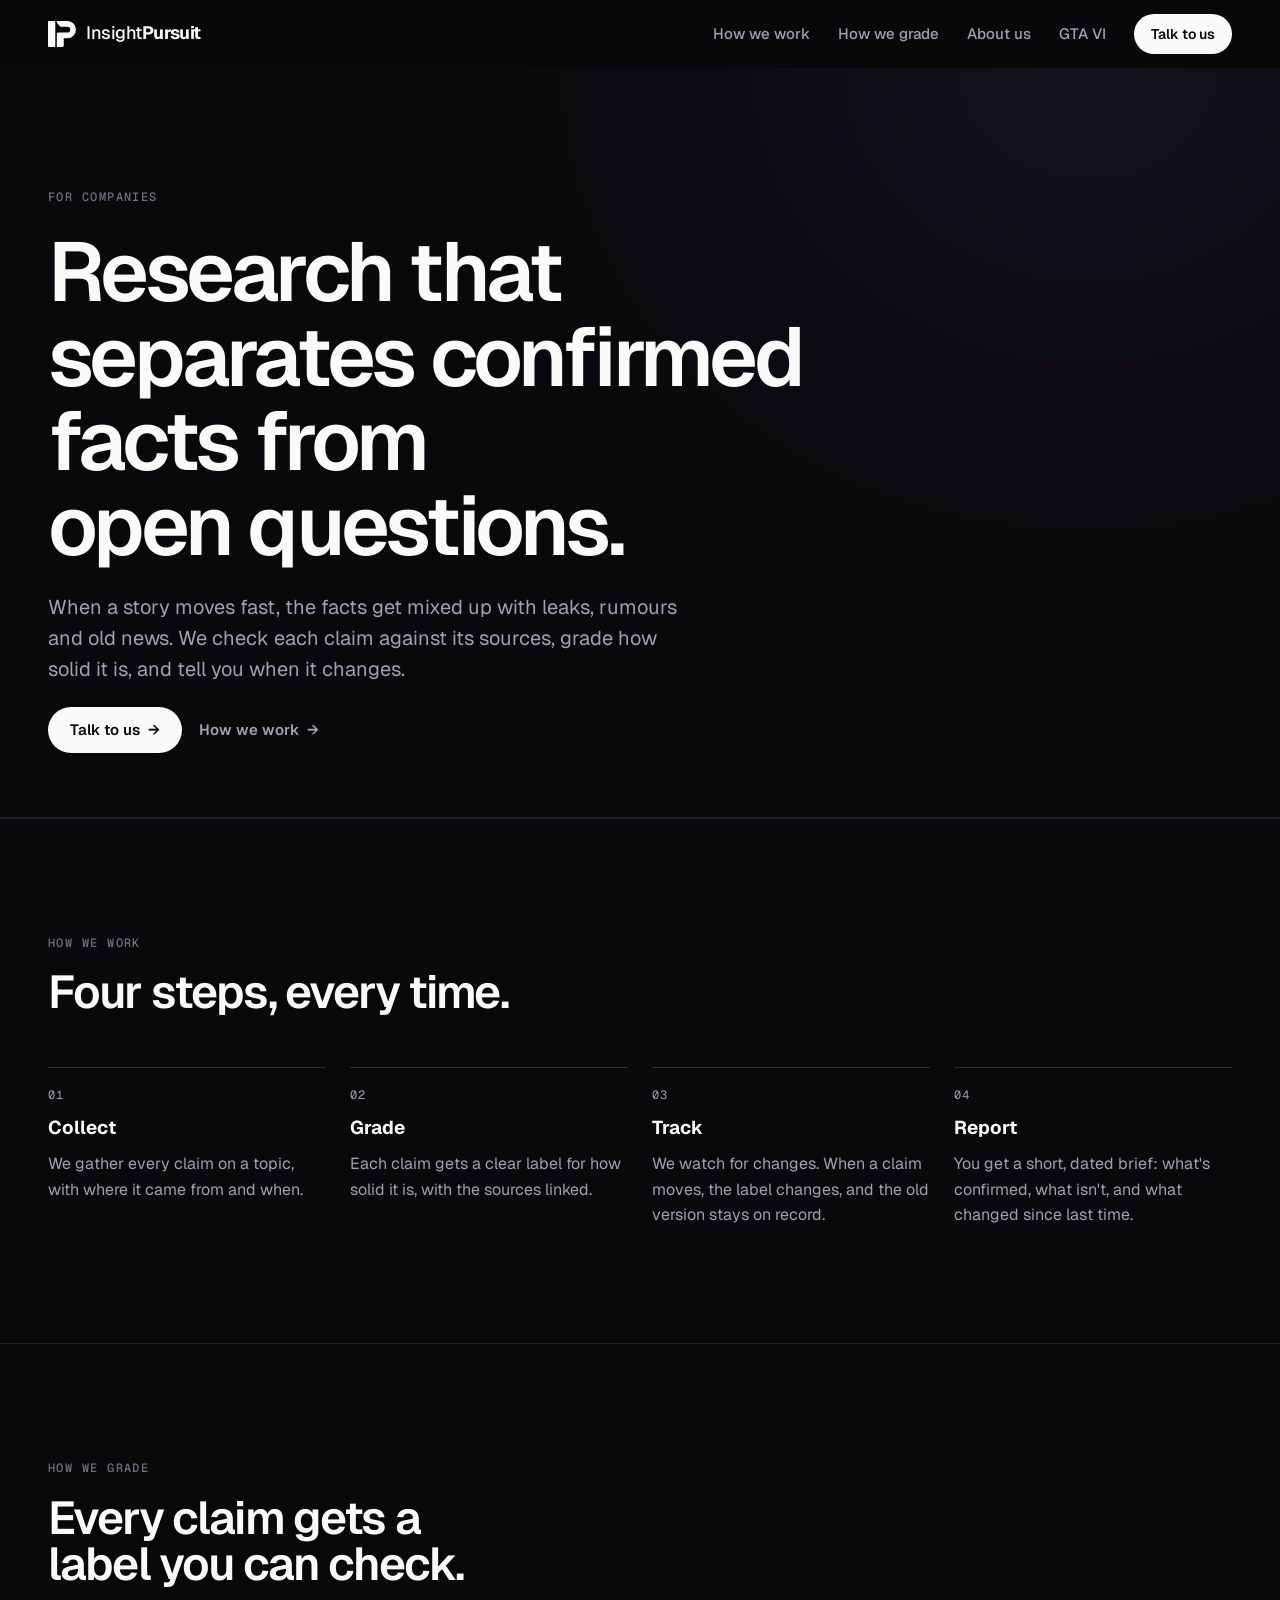
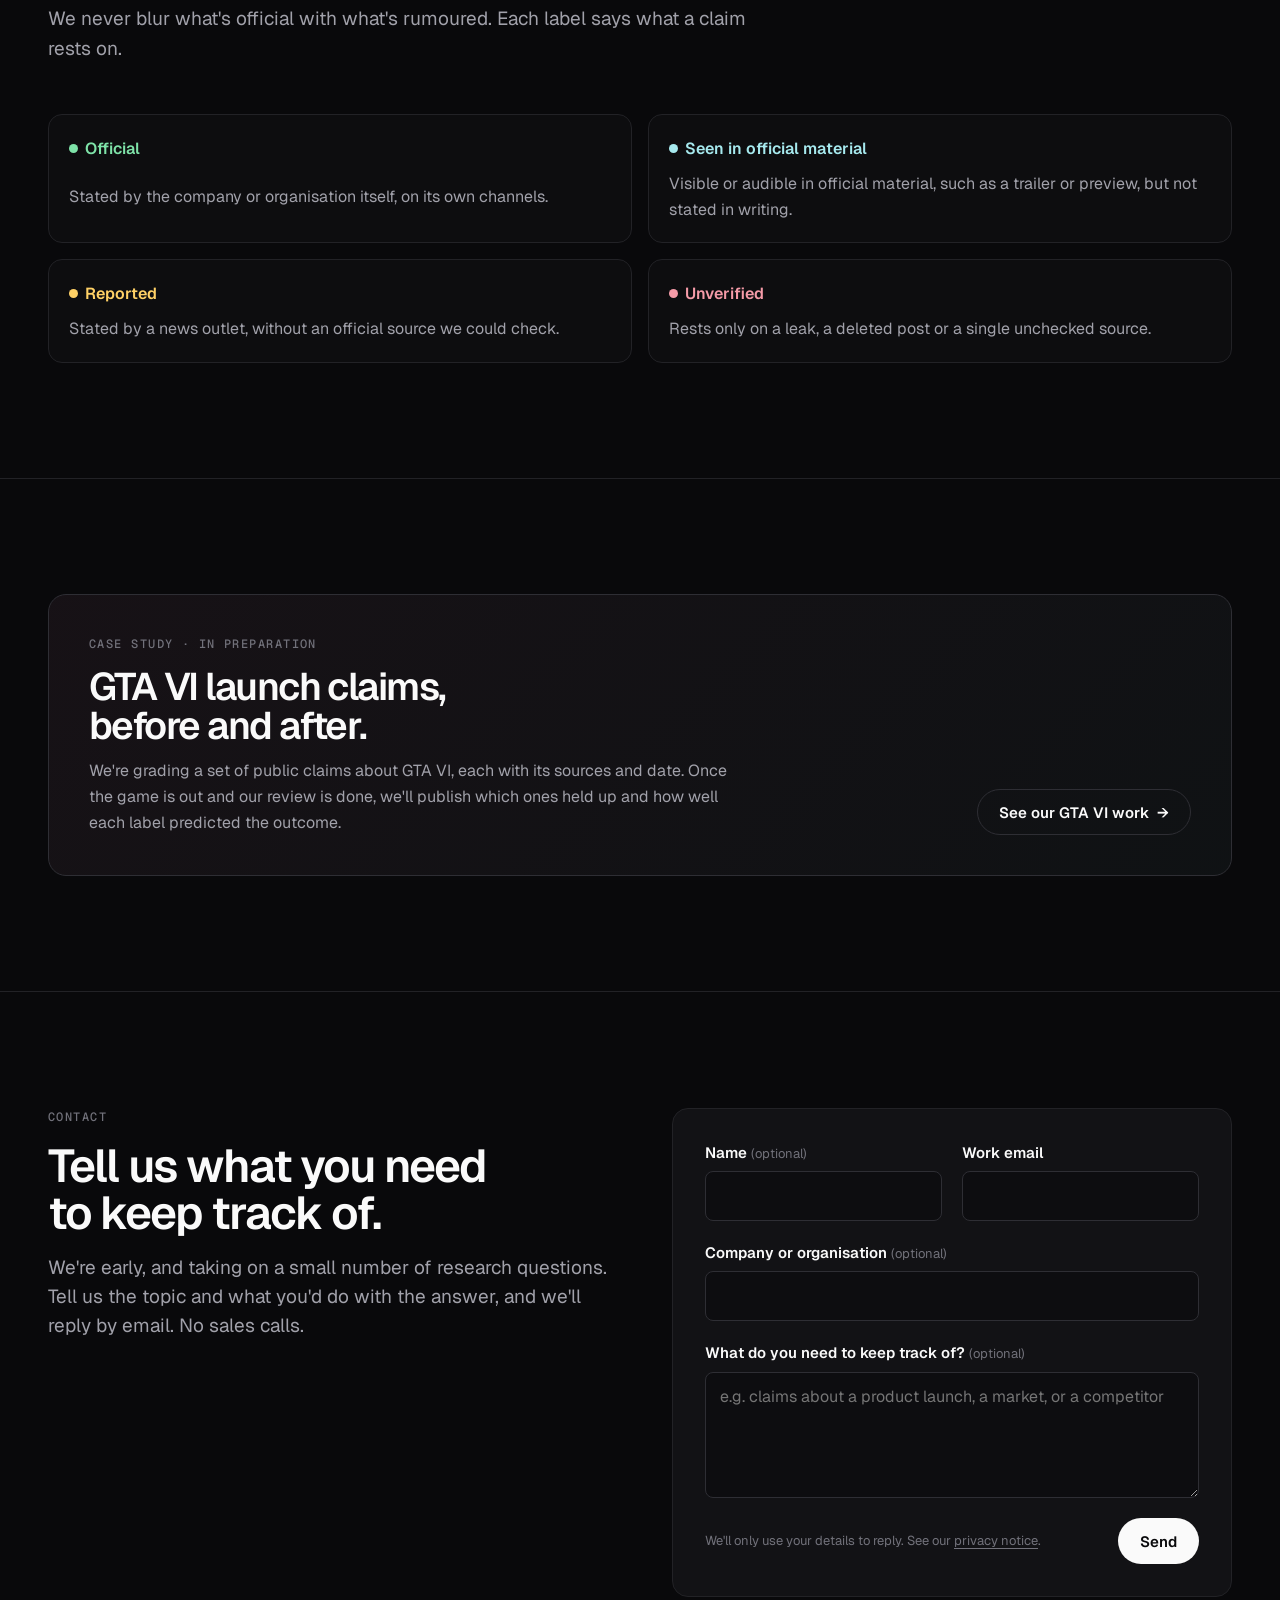
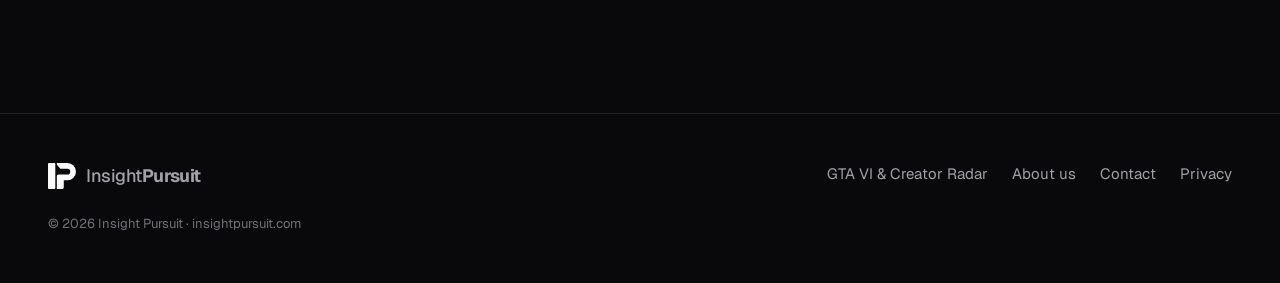
==== commit 3ebf0688: "About and For companies copy from ChatGPT WEB-01 answers (written by Claude) Co-Authored-By: Claude " ====
--- a/business.html
+++ b/business.html
@@ -48,7 +48,7 @@
   <section class="biz-hero" aria-labelledby="hero-title">
     <div class="wrap"><div class="biz-hero-inner">
       <span class="label">For companies</span>
-      <h1 id="hero-title" class="display">We verify claims and track what's true, fast.</h1>
+      <h1 id="hero-title" class="display">Research that separates confirmed facts from open questions.</h1>
       <p class="lede">When a story moves fast, the facts get mixed up with leaks, rumours and old news. We check each claim against its sources, grade how solid it is, and tell you when it changes.</p>
       <div class="actions">
         <a class="btn btn-primary" href="#contact">Talk to us <span class="arrow" aria-hidden="true">→</span></a>
@@ -92,9 +92,9 @@
     <div class="wrap">
       <div class="case">
         <div>
-          <span class="label">Case study · coming after 19 Nov 2026</span>
+          <span class="label">Case study · in preparation</span>
           <h2 id="case-title" class="display">GTA VI launch claims, before and after.</h2>
-          <p>Before launch, we logged and graded a set of public claims about GTA VI, each with its sources and date. After launch, we'll publish which ones held up, and how well each label predicted the outcome.</p>
+          <p>We're grading a set of public claims about GTA VI, each with its sources and date. Once the game is out and our review is done, we'll publish which ones held up and how well each label predicted the outcome.</p>
         </div>
         <a class="btn btn-quiet" href="index.html">See our GTA VI work <span class="arrow" aria-hidden="true">→</span></a>
       </div>
--- a/assets/css/site.css
+++ b/assets/css/site.css
@@ -738,3 +738,8 @@
 .case p { color: var(--ink-2); }
 @media (max-width: 860px) { .biz-steps { grid-template-columns: 1fr 1fr; } .grades { grid-template-columns: 1fr; } }
 @media (max-width: 520px) { .biz-steps { grid-template-columns: 1fr; } }
+
+/* v18: About page mission block */
+.mission-inner { display: grid; gap: 1rem; max-width: 46rem; }
+.mission .display { font-size: clamp(1.6rem, 1.15rem + 1.9vw, 2.6rem); line-height: 1.12; }
+.mission p { color: var(--ink-2); font-size: 1.0625rem; line-height: 1.6; }
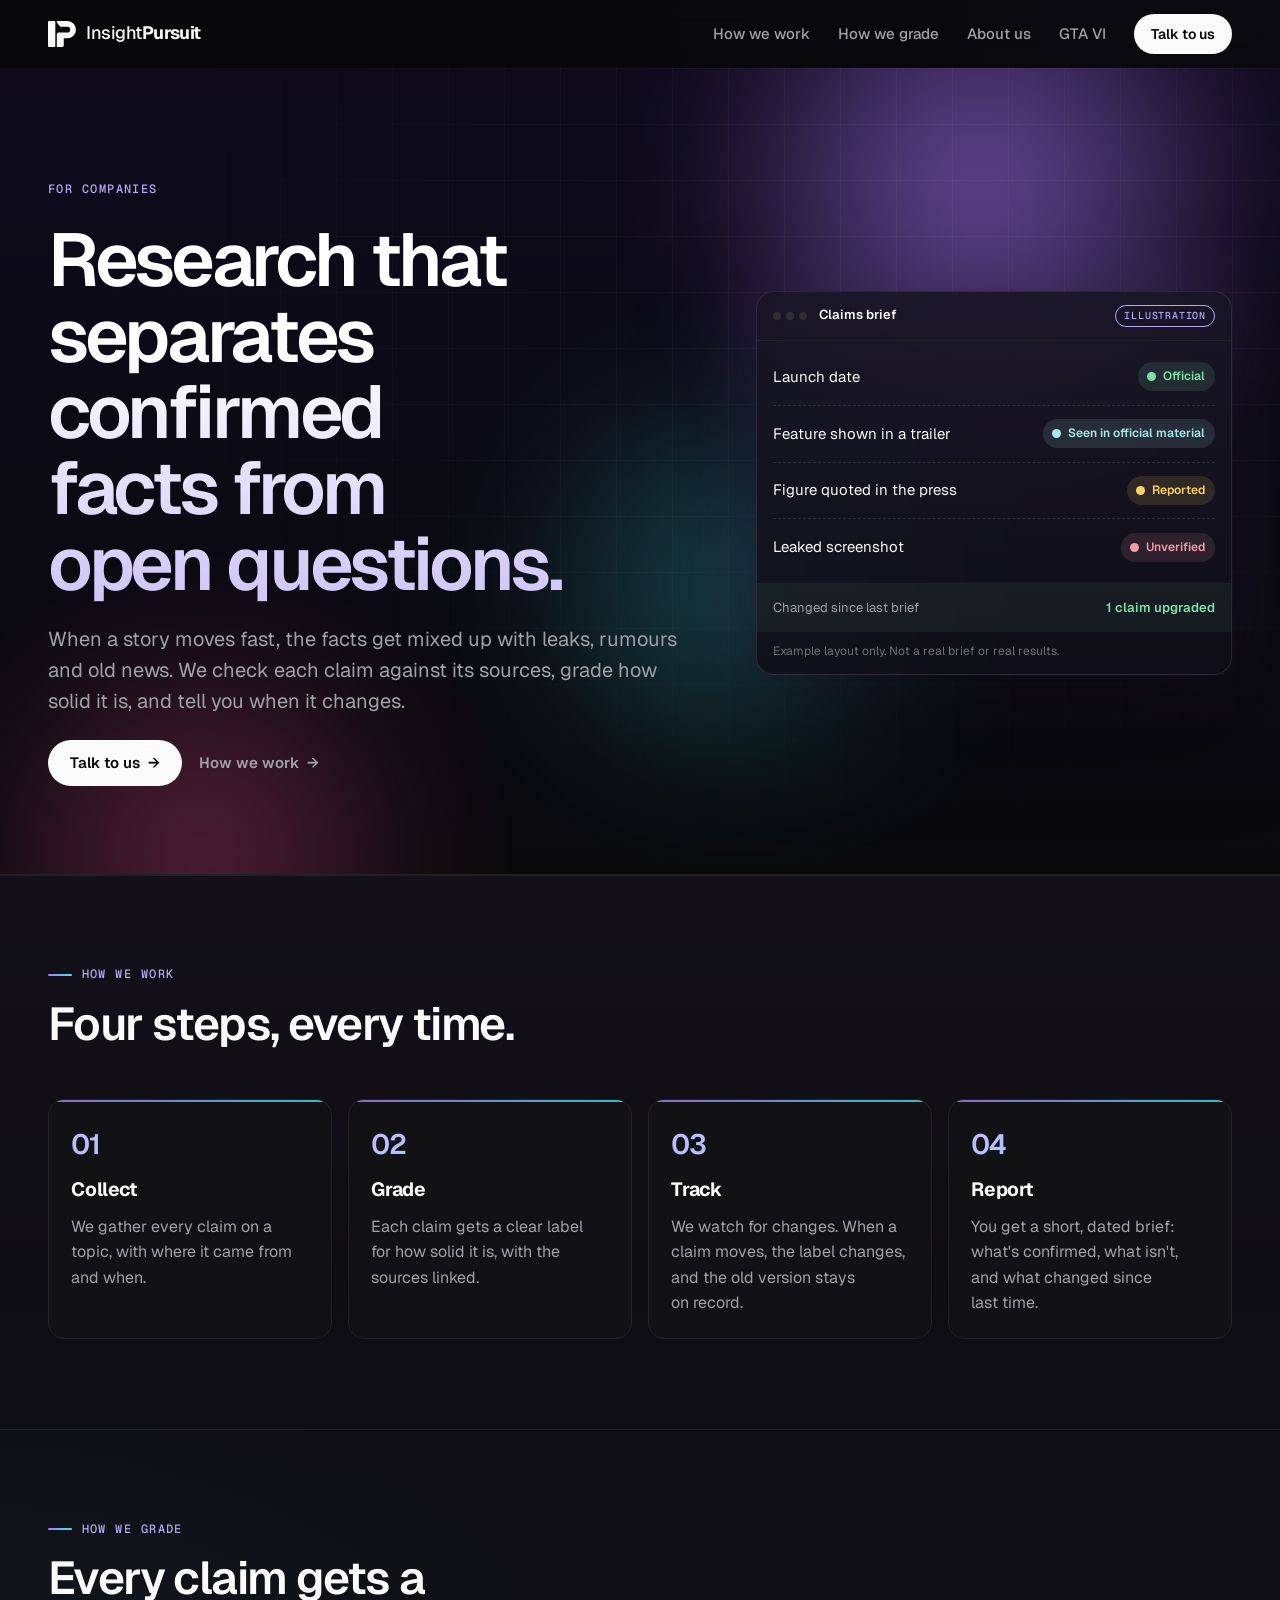
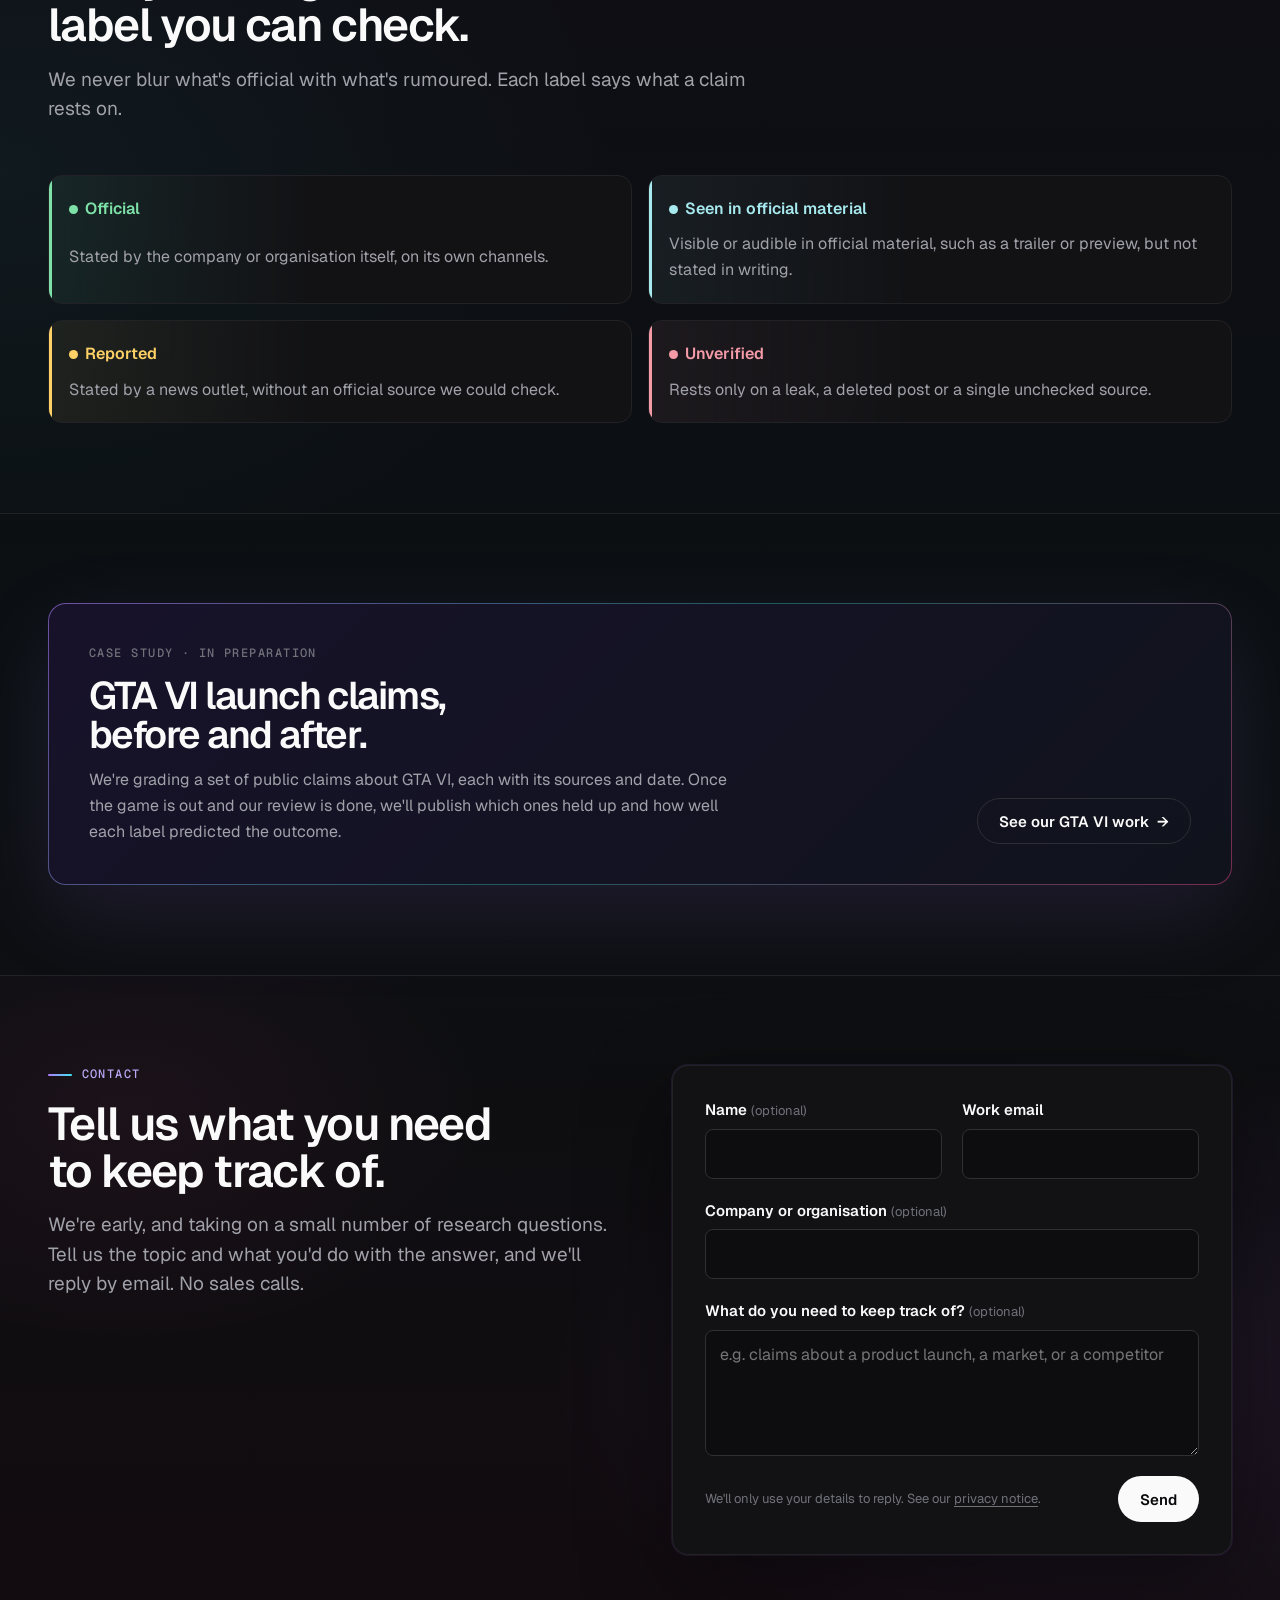
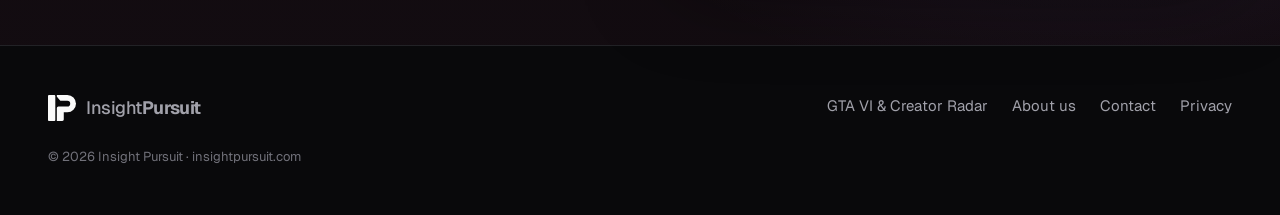
==== commit 15f33108: "v20: For companies page gets aurora background, claims-brief illustration, richer cards (written by " ====
--- a/business.html
+++ b/business.html
@@ -46,7 +46,8 @@
 
 <main id="main">
   <section class="biz-hero" aria-labelledby="hero-title">
-    <div class="wrap"><div class="biz-hero-inner">
+    <div class="biz-bg" aria-hidden="true"><div class="aurora a1"></div><div class="aurora a2"></div><div class="aurora a3"></div><div class="biz-grid"></div></div>
+    <div class="wrap biz-hero-grid"><div class="biz-hero-inner">
       <span class="label">For companies</span>
       <h1 id="hero-title" class="display">Research that separates confirmed facts from open questions.</h1>
       <p class="lede">When a story moves fast, the facts get mixed up with leaks, rumours and old news. We check each claim against its sources, grade how solid it is, and tell you when it changes.</p>
@@ -54,10 +55,22 @@
         <a class="btn btn-primary" href="#contact">Talk to us <span class="arrow" aria-hidden="true">→</span></a>
         <a class="btn btn-link" href="#method">How we work <span class="arrow" aria-hidden="true">→</span></a>
       </div>
-    </div></div>
+    </div>
+    <figure class="brief" aria-label="Illustration of a claims brief">
+      <div class="brief-bar"><span class="lights" aria-hidden="true"><i></i><i></i><i></i></span><span class="brief-title">Claims brief</span><span class="tag tag-concept">Illustration</span></div>
+      <ul class="brief-list">
+        <li><span class="c">Launch date</span><span class="g g1">Official</span></li>
+        <li><span class="c">Feature shown in a trailer</span><span class="g g2">Seen in official material</span></li>
+        <li><span class="c">Figure quoted in the press</span><span class="g g3">Reported</span></li>
+        <li><span class="c">Leaked screenshot</span><span class="g g4">Unverified</span></li>
+      </ul>
+      <div class="brief-foot"><span>Changed since last brief</span><b>1 claim upgraded</b></div>
+      <figcaption>Example layout only. Not a real brief or real results.</figcaption>
+    </figure>
+    </div>
   </section>
 
-  <section class="section" id="method" aria-labelledby="method-title">
+  <section class="section biz-band" id="method" aria-labelledby="method-title">
     <div class="wrap">
       <div class="section-head">
         <span class="label">How we work</span>
@@ -72,7 +85,7 @@
     </div>
   </section>
 
-  <section class="section" id="grades" aria-labelledby="grades-title">
+  <section class="section biz-band-2" id="grades" aria-labelledby="grades-title">
     <div class="wrap">
       <div class="section-head">
         <span class="label">How we grade</span>
@@ -101,14 +114,14 @@
     </div>
   </section>
 
-  <section class="section" id="contact" aria-labelledby="contact-title">
+  <section class="section biz-contact" id="contact" aria-labelledby="contact-title">
     <div class="wrap access">
       <div class="section-head">
         <span class="label">Contact</span>
         <h2 id="contact-title" class="display">Tell us what you need to keep track of.</h2>
         <p>We're early, and taking on a small number of research questions. Tell us the topic and what you'd do with the answer, and we'll reply by email. No sales calls.</p>
       </div>
-      <form class="form" name="business" method="POST" data-netlify="true" netlify-honeypot="website_url" novalidate data-ok-title="Thanks, we got your message." data-ok-detail="We'll reply to the email you gave us.">
+      <form class="form" name="business" method="POST" data-netlify="true" netlify-honeypot="website_url" data-ip-form data-hp="website_url" novalidate data-ok-title="Thanks, we got your message." data-ok-detail="We'll reply to the email you gave us.">
         <input type="hidden" name="form-name" value="business">
         <input type="hidden" name="referrer" value="">
         <input type="hidden" name="campaign" value="">
--- a/assets/css/site.css
+++ b/assets/css/site.css
@@ -743,3 +743,189 @@
 .mission-inner { display: grid; gap: 1rem; max-width: 46rem; }
 .mission .display { font-size: clamp(1.6rem, 1.15rem + 1.9vw, 2.6rem); line-height: 1.12; }
 .mission p { color: var(--ink-2); font-size: 1.0625rem; line-height: 1.6; }
+
+/* v19 (18 Nov 2026): visual polish pass, written by Claude */
+.section { padding-block: clamp(3.5rem, 7vw, 6rem); }
+.demo-band .wrap { padding-block: clamp(3.5rem, 7vw, 6rem); }
+.section-head .label, .trailer-copy .label { color: var(--accent); display: inline-flex; align-items: center; gap: 0.6rem; }
+.section-head .label::before, .trailer-copy .label::before { content: ""; width: 1.5rem; height: 2px; border-radius: 2px; background: linear-gradient(90deg, #FF4F9A, #FFC27A); }
+.access-quick .section-head .label { justify-content: center; }
+.section-head h2, .trailer-copy .display { letter-spacing: -0.035em; }
+
+/* Steps: neon numbers, top glow, gentle lift */
+.step { position: relative; overflow: hidden; transition: transform .25s ease, border-color .25s ease, box-shadow .25s ease; }
+.step::before { content: ""; position: absolute; inset: 0 0 auto 0; height: 2px; background: linear-gradient(90deg, #FF4F9A, #FFC27A 55%, #3EE6F0); opacity: .75; }
+.step .n { background: linear-gradient(135deg, #FF4F9A, #FFC27A); color: #1A0613; box-shadow: 0 6px 24px rgba(255, 79, 154, .35); }
+.step:hover, .feature:hover { transform: translateY(-3px); border-color: var(--line-2); box-shadow: 0 18px 50px rgba(0,0,0,.45), 0 0 0 1px rgba(242,155,196,.12); }
+.feature { transition: transform .25s ease, border-color .25s ease, box-shadow .25s ease; }
+.feature-ui { background: radial-gradient(120% 90% at 0% 0%, rgba(255,79,154,.08), transparent 60%), var(--bg-2); }
+
+/* Trailer: neon frame */
+.trailer { background: radial-gradient(60% 80% at 80% 50%, rgba(255, 79, 154, .08), transparent 70%), radial-gradient(40% 60% at 95% 90%, rgba(62, 230, 240, .05), transparent 70%); }
+.video .yt, .video iframe { box-shadow: 0 30px 90px rgba(255, 79, 154, .22), 0 0 0 1px rgba(255,255,255,.08), 0 0 0 6px rgba(255, 79, 154, .06); }
+.video .yt::after { content: ""; position: absolute; inset: 0; background: linear-gradient(180deg, transparent 55%, rgba(26, 6, 19, .55)); pointer-events: none; }
+.facts li b { color: var(--ink); }
+
+/* Hero: soft glow around the dashboard */
+.app { box-shadow: 0 30px 80px rgba(20, 0, 30, 0.6), 0 0 0 1px rgba(255,255,255,0.04); backdrop-filter: blur(6px); }
+.hero-launch .app-caption { color: rgba(255,255,255,0.55); }
+.hero-launch h1 { background: linear-gradient(180deg, #FFFFFF 30%, #FFD9EA 100%); -webkit-background-clip: text; background-clip: text; -webkit-text-fill-color: transparent; }
+
+.quick-form { display: grid; gap: 0.6rem; width: 100%; max-width: 30rem; }
+.quick-row { display: flex; gap: 0.5rem; padding: 0.35rem; border-radius: 999px; background: rgba(255,255,255,0.06); border: 1px solid rgba(255,255,255,0.14); }
+.quick-row:focus-within { border-color: var(--accent); box-shadow: 0 0 0 3px var(--accent-soft); }
+.quick-row input { flex: 1; min-width: 0; background: transparent; border: 0; color: var(--ink); font: inherit; font-size: 1rem; padding: 0.55rem 0.9rem; outline: none; }
+.quick-row input::placeholder { color: rgba(255,255,255,0.45); }
+.quick-row .btn { flex: none; white-space: nowrap; }
+.quick-note { font-size: 0.8125rem; color: var(--ink-2); opacity: 0.8; }
+.quick-note a { color: inherit; text-decoration: underline; text-underline-offset: 2px; }
+.quick-form .form-status { font-size: 0.875rem; }
+@media (max-width: 420px) { .quick-row { flex-direction: column; border-radius: 16px; } .quick-row .btn { width: 100%; justify-content: center; } }
+.access-quick { display: grid; justify-items: center; text-align: center; }
+.access-quick .section-head { margin-inline: auto; }
+.access-quick .section-head p { margin-inline: auto; }
+.access-quick .quick-form { margin-inline: auto; }
+
+.trailer-grid { display: grid; grid-template-columns: 1fr 1.25fr; gap: clamp(2rem, 5vw, 4rem); align-items: center; }
+.trailer-copy { display: grid; gap: 1.1rem; }
+.trailer-copy .display { font-size: var(--step-3, clamp(2rem, 1.4rem + 2.4vw, 3rem)); }
+.trailer-copy > p { color: var(--ink-2); }
+.facts { list-style: none; padding: 0; margin: 0; display: grid; gap: 0; border-top: 1px solid var(--line); }
+.facts li { display: flex; justify-content: space-between; gap: 1rem; padding: 0.75rem 0; border-bottom: 1px solid var(--line); font-size: 0.9375rem; }
+.facts span { color: var(--ink-2); }
+.facts b { font-weight: 600; text-align: right; }
+.trailer .src { font-size: 0.8125rem; color: var(--ink-2); }
+.trailer .src a { color: inherit; text-decoration: underline; text-underline-offset: 2px; }
+.video { margin: 0; display: grid; gap: 0.6rem; }
+.video .yt, .video iframe { position: relative; display: block; width: 100%; aspect-ratio: 16 / 9; border: 0; padding: 0; border-radius: 16px; overflow: hidden; background: #000; cursor: pointer; box-shadow: 0 30px 80px rgba(255, 79, 154, 0.18), 0 0 0 1px rgba(255,255,255,0.08); }
+.video .yt img { width: 100%; height: 100%; object-fit: cover; display: block; transition: transform .4s ease, filter .4s ease; filter: saturate(1.05); }
+.video .yt:hover img { transform: scale(1.03); }
+.yt-play { position: absolute; left: 50%; top: 50%; width: 76px; height: 76px; transform: translate(-50%, -50%); border-radius: 50%; display: grid; place-items: center; background: rgba(255,255,255,0.92); color: #120818; box-shadow: 0 10px 40px rgba(0,0,0,0.45); transition: transform .2s ease; }
+.yt-play svg { width: 32px; height: 32px; margin-left: 4px; }
+.video .yt:hover .yt-play { transform: translate(-50%, -50%) scale(1.06); }
+.video figcaption { font-size: 0.8125rem; color: var(--ink-2); }
+@media (max-width: 860px) { .trailer-grid { grid-template-columns: 1fr; } }
+
+.site-footer .legal { display: block; flex-basis: 100%; margin-top: 0.75rem; opacity: 0.6; font-size: 0.75rem; line-height: 1.5; max-width: 60rem; }
+
+/* v17: For companies page (calm, no sunset) */
+.biz-hero { padding-block: clamp(4rem, 10vw, 7.5rem) clamp(2.5rem, 6vw, 4rem); border-bottom: 1px solid var(--line); background: radial-gradient(80% 120% at 85% 0%, rgba(176, 124, 255, 0.07), transparent 60%); }
+.biz-hero-inner { display: grid; gap: 1.4rem; justify-items: start; max-width: 52rem; }
+.biz-hero h1 { font-size: var(--step-4); letter-spacing: -0.045em; max-width: 16ch; }
+.biz-hero .lede { font-size: clamp(1.0625rem, 0.95rem + 0.45vw, 1.25rem); color: var(--ink-2); max-width: 40rem; line-height: 1.55; }
+.biz-hero .actions { display: flex; flex-wrap: wrap; gap: 0.75rem; align-items: center; }
+.biz-steps { list-style: none; margin: 0; padding: 0; display: grid; grid-template-columns: repeat(4, 1fr); gap: 1.5rem; }
+.biz-steps li { border-top: 1px solid var(--line-2); padding-top: 1.1rem; display: grid; gap: 0.5rem; align-content: start; }
+.biz-steps .n { font-family: var(--font-mono); font-size: 0.75rem; color: var(--ink-2); letter-spacing: 0.08em; }
+.biz-steps p { color: var(--ink-2); }
+.grades { margin: 0; display: grid; grid-template-columns: repeat(2, 1fr); gap: 1rem; }
+.grades > div { border: 1px solid var(--line); border-radius: 14px; padding: 1.25rem; display: grid; gap: 0.6rem; background: rgba(255,255,255,0.015); }
+.grades dt { margin: 0; }
+.grades dd { margin: 0; color: var(--ink-2); }
+.g { display: inline-flex; align-items: center; gap: 0.45rem; font-weight: 600; }
+.g::before { content: ""; width: 9px; height: 9px; border-radius: 50%; background: currentColor; }
+.g1 { color: #7EE2A8; } .g2 { color: #A6E9EE; } .g3 { color: #FFD166; } .g4 { color: #F59BA8; }
+.case { display: flex; justify-content: space-between; align-items: end; gap: 2rem; flex-wrap: wrap; border: 1px solid var(--line-2); border-radius: 18px; padding: clamp(1.5rem, 4vw, 2.5rem); background: linear-gradient(135deg, rgba(242,155,196,0.06), rgba(166,233,238,0.04)); }
+.case > div { display: grid; gap: 0.8rem; max-width: 40rem; }
+.case .display { font-size: clamp(1.6rem, 1.2rem + 1.6vw, 2.4rem); }
+.case p { color: var(--ink-2); }
+@media (max-width: 860px) { .biz-steps { grid-template-columns: 1fr 1fr; } .grades { grid-template-columns: 1fr; } }
+@media (max-width: 520px) { .biz-steps { grid-template-columns: 1fr; } }
+
+/* v18: About page mission block */
+.mission-inner { display: grid; gap: 1rem; max-width: 46rem; }
+.mission .display { font-size: clamp(1.6rem, 1.15rem + 1.9vw, 2.6rem); line-height: 1.12; }
+.mission p { color: var(--ink-2); font-size: 1.0625rem; line-height: 1.6; }
+
+/* v19 (18 Nov 2026): visual polish pass, written by Claude */
+.section { padding-block: clamp(3.5rem, 7vw, 6rem); }
+.demo-band .wrap { padding-block: clamp(3.5rem, 7vw, 6rem); }
+.section-head .label, .trailer-copy .label { color: var(--accent); display: inline-flex; align-items: center; gap: 0.6rem; }
+.section-head .label::before, .trailer-copy .label::before { content: ""; width: 1.5rem; height: 2px; border-radius: 2px; background: linear-gradient(90deg, #FF4F9A, #FFC27A); }
+.access-quick .section-head .label { justify-content: center; }
+.section-head h2, .trailer-copy .display { letter-spacing: -0.035em; }
+
+/* Steps: neon numbers, top glow, gentle lift */
+.step { position: relative; overflow: hidden; transition: transform .25s ease, border-color .25s ease, box-shadow .25s ease; }
+.step::before { content: ""; position: absolute; inset: 0 0 auto 0; height: 2px; background: linear-gradient(90deg, #FF4F9A, #FFC27A 55%, #3EE6F0); opacity: .75; }
+.step .n { background: linear-gradient(135deg, #FF4F9A, #FFC27A); color: #1A0613; box-shadow: 0 6px 24px rgba(255, 79, 154, .35); }
+.step:hover, .feature:hover { transform: translateY(-3px); border-color: var(--line-2); box-shadow: 0 18px 50px rgba(0,0,0,.45), 0 0 0 1px rgba(242,155,196,.12); }
+.feature { transition: transform .25s ease, border-color .25s ease, box-shadow .25s ease; }
+.feature-ui { background: radial-gradient(120% 90% at 0% 0%, rgba(255,79,154,.08), transparent 60%), var(--bg-2); }
+
+/* Trailer: neon frame */
+.trailer { background: radial-gradient(60% 80% at 80% 50%, rgba(255, 79, 154, .08), transparent 70%), radial-gradient(40% 60% at 95% 90%, rgba(62, 230, 240, .05), transparent 70%); }
+.video .yt, .video iframe { box-shadow: 0 30px 90px rgba(255, 79, 154, .22), 0 0 0 1px rgba(255,255,255,.08), 0 0 0 6px rgba(255, 79, 154, .06); }
+.video .yt::after { content: ""; position: absolute; inset: 0; background: linear-gradient(180deg, transparent 55%, rgba(26, 6, 19, .55)); pointer-events: none; }
+.facts li b { color: var(--ink); }
+
+/* Hero: neon horizon grid under the skyline */
+.vc-sky::after { content: ""; position: absolute; left: -10%; right: -10%; bottom: 0; height: 120px;
+  background-image: linear-gradient(rgba(255, 79, 154, .35) 1px, transparent 1px), linear-gradient(90deg, rgba(255, 79, 154, .28) 1px, transparent 1px);
+  background-size: 60px 22px; transform: perspective(300px) rotateX(55deg); transform-origin: bottom;
+  mask-image: linear-gradient(to top, #000, transparent); -webkit-mask-image: linear-gradient(to top, #000, transparent); opacity: .45; }
+.app { box-shadow: 0 40px 120px rgba(0,0,0,.55), 0 0 80px rgba(255, 79, 154, .08); }
+
+/* Buttons: soft neon on hover */
+.btn-primary { transition: transform .15s ease, box-shadow .2s ease, background .2s ease; }
+.btn-primary:hover { box-shadow: 0 8px 30px rgba(255, 79, 154, .35); transform: translateY(-1px); }
+
+@media (prefers-reduced-motion: reduce) { .step, .feature, .btn-primary { transition: none; } .step:hover, .feature:hover, .btn-primary:hover { transform: none; } }
+
+/* v20 (18 Nov 2026): For companies page depth pass, written by Claude */
+.biz { background: radial-gradient(1200px 600px at 100% 0%, rgba(176,124,255,.06), transparent 60%), var(--bg); }
+.biz-hero { position: relative; overflow: hidden; isolation: isolate; background: none; padding-block: clamp(4rem, 9vw, 7rem) clamp(3.5rem, 7vw, 5.5rem); }
+.biz-bg { position: absolute; inset: 0; z-index: -1; pointer-events: none; background: linear-gradient(180deg, #0E0A1C 0%, #0B0A12 60%, var(--bg) 100%); }
+.aurora { position: absolute; border-radius: 50%; filter: blur(70px); opacity: .55; }
+.aurora.a1 { width: 620px; height: 420px; right: -120px; top: -160px; background: radial-gradient(circle, rgba(176,124,255,.55), transparent 65%); }
+.aurora.a2 { width: 520px; height: 360px; right: 22%; top: 30%; background: radial-gradient(circle, rgba(62,230,240,.28), transparent 65%); }
+.aurora.a3 { width: 480px; height: 340px; left: -160px; bottom: -180px; background: radial-gradient(circle, rgba(255,79,154,.30), transparent 65%); }
+.biz-grid { position: absolute; inset: 0; background-image: linear-gradient(rgba(255,255,255,.05) 1px, transparent 1px), linear-gradient(90deg, rgba(255,255,255,.05) 1px, transparent 1px); background-size: 56px 56px; mask-image: radial-gradient(ellipse at 70% 30%, #000 0%, transparent 70%); -webkit-mask-image: radial-gradient(ellipse at 70% 30%, #000 0%, transparent 70%); }
+.biz-hero-grid { display: grid; grid-template-columns: minmax(0,1.15fr) minmax(0,.85fr); gap: clamp(2rem, 5vw, 4rem); align-items: center; }
+.biz-hero h1 { background: linear-gradient(180deg, #fff 30%, #CFC6F7); -webkit-background-clip: text; background-clip: text; color: transparent; }
+.biz-hero .label { color: var(--record); }
+
+.brief { margin: 0; border: 1px solid rgba(255,255,255,.1); border-radius: 18px; background: linear-gradient(180deg, rgba(25,22,38,.92), rgba(16,15,24,.92)); box-shadow: 0 40px 110px rgba(0,0,0,.55), 0 0 90px rgba(176,124,255,.14); backdrop-filter: blur(8px); overflow: hidden; display: grid; }
+.brief-bar { display: flex; align-items: center; gap: .75rem; padding: .8rem 1rem; border-bottom: 1px solid var(--line); font-size: .8125rem; color: var(--ink-2); }
+.brief-bar .lights { display: inline-flex; gap: 5px; } .brief-bar .lights i { width: 8px; height: 8px; border-radius: 50%; background: var(--line-2); display: block; }
+.brief-title { color: var(--ink); font-weight: 600; } .brief-bar .tag { margin-left: auto; }
+.brief-list { list-style: none; margin: 0; padding: .5rem 1rem; display: grid; }
+.brief-list li { display: flex; justify-content: space-between; align-items: center; gap: 1rem; padding: .85rem 0; border-bottom: 1px dashed var(--line-2); font-size: .9375rem; }
+.brief-list li:last-child { border-bottom: 0; }
+.brief-list .c { color: var(--ink); }
+.brief-list .g { font-size: .75rem; padding: .3rem .6rem; border-radius: 999px; background: color-mix(in srgb, currentColor 12%, transparent); white-space: nowrap; }
+.brief-foot { display: flex; justify-content: space-between; gap: 1rem; padding: .85rem 1rem; background: rgba(126,226,168,.06); border-top: 1px solid var(--line); font-size: .8125rem; color: var(--ink-2); }
+.brief-foot b { color: #7EE2A8; font-weight: 600; }
+.brief figcaption { padding: .6rem 1rem .8rem; font-size: .75rem; color: var(--ink-3); }
+
+.biz-band { background: linear-gradient(180deg, rgba(176,124,255,.035), transparent 70%); }
+.biz-steps { gap: 1rem; counter-reset: none; }
+.biz-steps li { position: relative; border: 1px solid var(--line); border-radius: 16px; padding: 1.4rem; background: var(--panel); overflow: hidden; transition: transform .25s ease, border-color .25s ease; }
+.biz-steps li::before { content: ""; position: absolute; inset: 0 0 auto 0; height: 2px; background: linear-gradient(90deg, #B07CFF, #3EE6F0); opacity: .8; }
+.biz-steps .n { font-size: 1.75rem; font-family: var(--font-display); font-weight: 600; letter-spacing: -.04em; background: linear-gradient(135deg, #CDB8FF, #3EE6F0); -webkit-background-clip: text; background-clip: text; color: transparent; }
+.biz-steps h3 { font-size: 1.2rem; letter-spacing: -.02em; }
+.biz-steps li:hover, .grades > div:hover { transform: translateY(-3px); border-color: var(--line-2); }
+
+.biz-band-2 { background: radial-gradient(70% 90% at 0% 50%, rgba(62,230,240,.05), transparent 70%); }
+.grades > div { position: relative; overflow: hidden; background: var(--panel); transition: transform .25s ease, border-color .25s ease; }
+.grades > div::before { content: ""; position: absolute; left: 0; top: 0; bottom: 0; width: 3px; }
+.grades > div:nth-child(1)::before { background: #7EE2A8; } .grades > div:nth-child(2)::before { background: #A6E9EE; }
+.grades > div:nth-child(3)::before { background: #FFD166; } .grades > div:nth-child(4)::before { background: #F59BA8; }
+.grades > div:nth-child(1) { background: linear-gradient(90deg, rgba(126,226,168,.07), var(--panel) 45%); }
+.grades > div:nth-child(2) { background: linear-gradient(90deg, rgba(166,233,238,.07), var(--panel) 45%); }
+.grades > div:nth-child(3) { background: linear-gradient(90deg, rgba(255,209,102,.07), var(--panel) 45%); }
+.grades > div:nth-child(4) { background: linear-gradient(90deg, rgba(245,155,168,.07), var(--panel) 45%); }
+
+.case { position: relative; border: 1px solid transparent; background: linear-gradient(135deg, #17122A, #10131C) padding-box, linear-gradient(135deg, rgba(176,124,255,.6), rgba(62,230,240,.35), rgba(255,79,154,.45)) border-box; box-shadow: 0 30px 90px rgba(176,124,255,.12); }
+.biz-contact { background: radial-gradient(60% 70% at 85% 60%, rgba(176,124,255,.10), transparent 70%), radial-gradient(40% 50% at 10% 20%, rgba(255,79,154,.06), transparent 70%); }
+.biz-contact .form { box-shadow: 0 30px 90px rgba(0,0,0,.45), 0 0 0 1px rgba(176,124,255,.12); }
+.biz .section-head .label::before { background: linear-gradient(90deg, #B07CFF, #3EE6F0); }
+.biz .section-head .label { color: var(--record); }
+@media (max-width: 900px) { .biz-hero-grid { grid-template-columns: 1fr; } }
+@media (prefers-reduced-motion: reduce) { .biz-steps li, .grades > div { transition: none; } }
+.aurora { opacity: .9; filter: blur(60px); }
+.aurora.a1 { width: 760px; height: 520px; right: -80px; top: -140px; background: radial-gradient(circle, rgba(176,124,255,.65), transparent 65%); }
+.aurora.a2 { width: 620px; height: 420px; right: 18%; top: 38%; background: radial-gradient(circle, rgba(62,230,240,.32), transparent 65%); }
+.aurora.a3 { width: 640px; height: 440px; left: -120px; bottom: -200px; background: radial-gradient(circle, rgba(255,79,154,.38), transparent 65%); }
+.biz-hero h1 { font-size: clamp(2.6rem, 1.3rem + 4.2vw, 4.75rem); }
+.biz main { background: linear-gradient(180deg, transparent 0, rgba(176,124,255,.04) 40%, rgba(62,230,240,.03) 70%, rgba(255,79,154,.04) 100%); }
